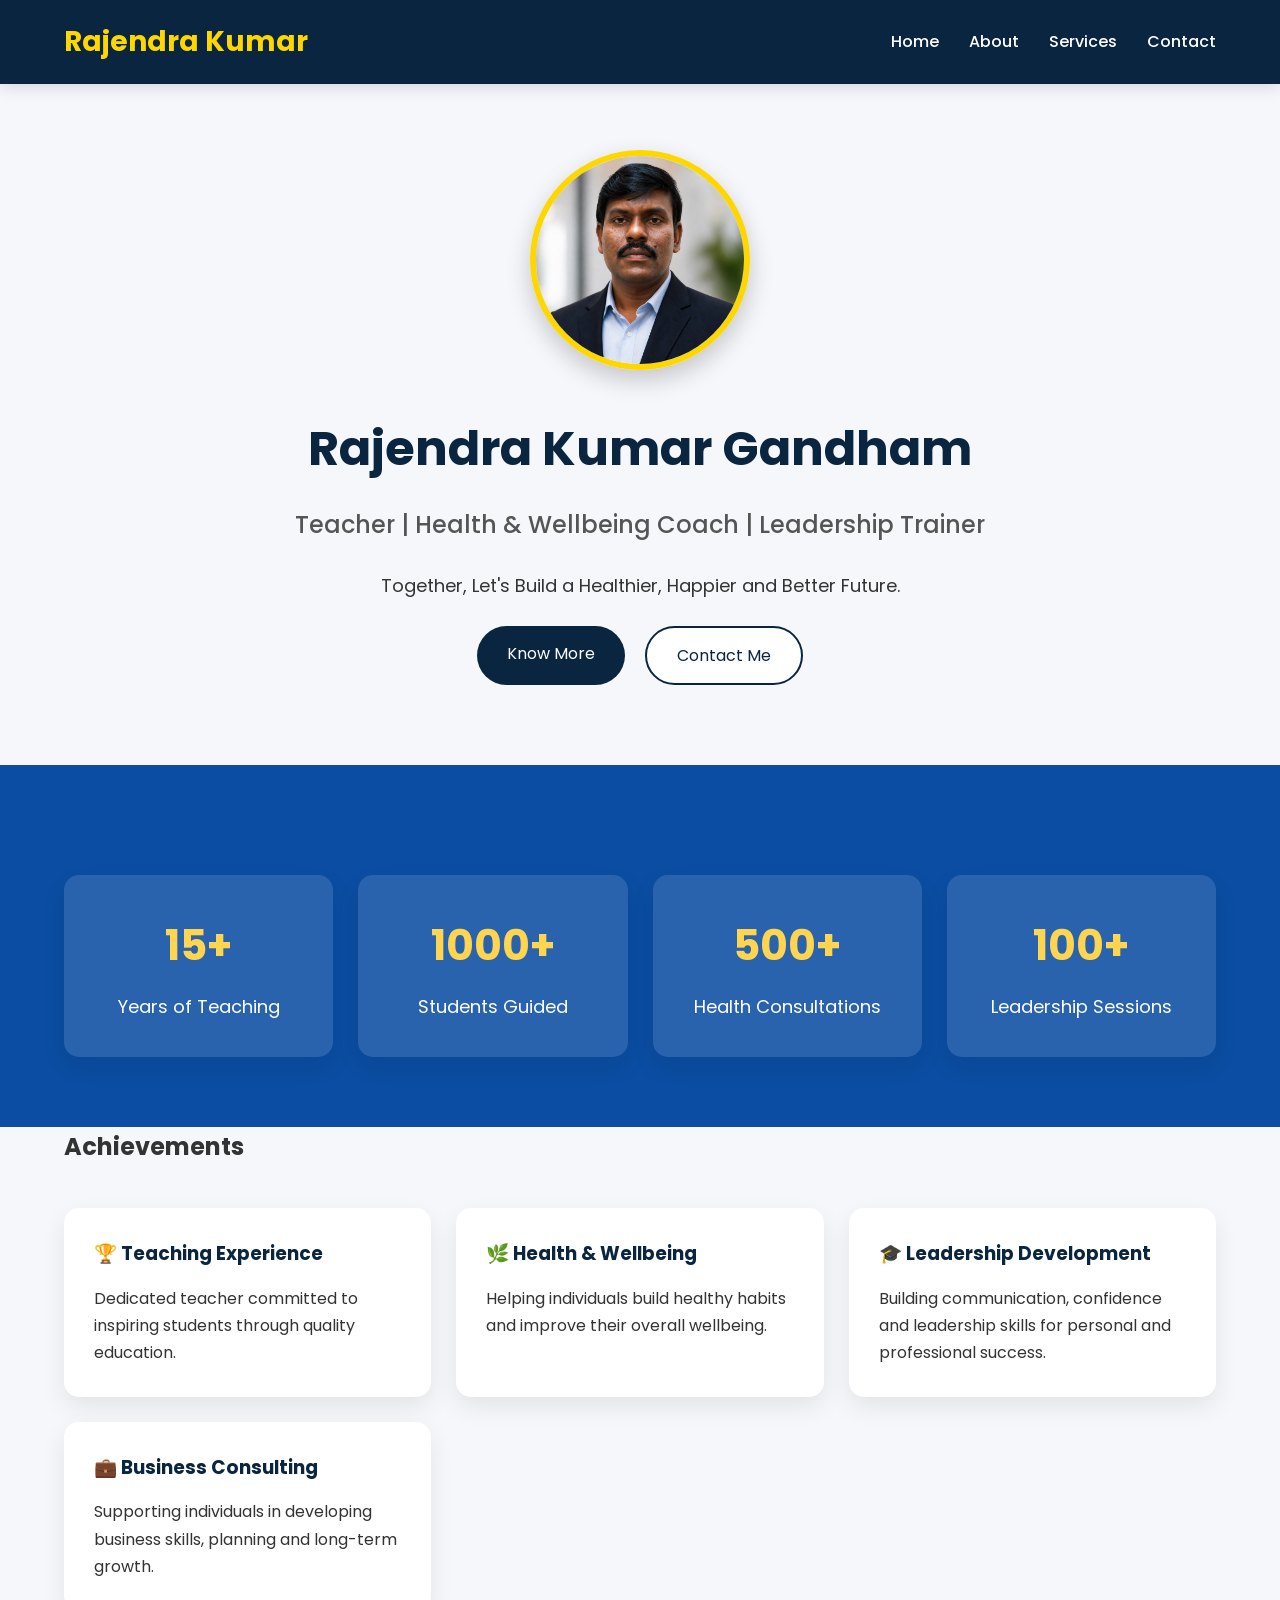
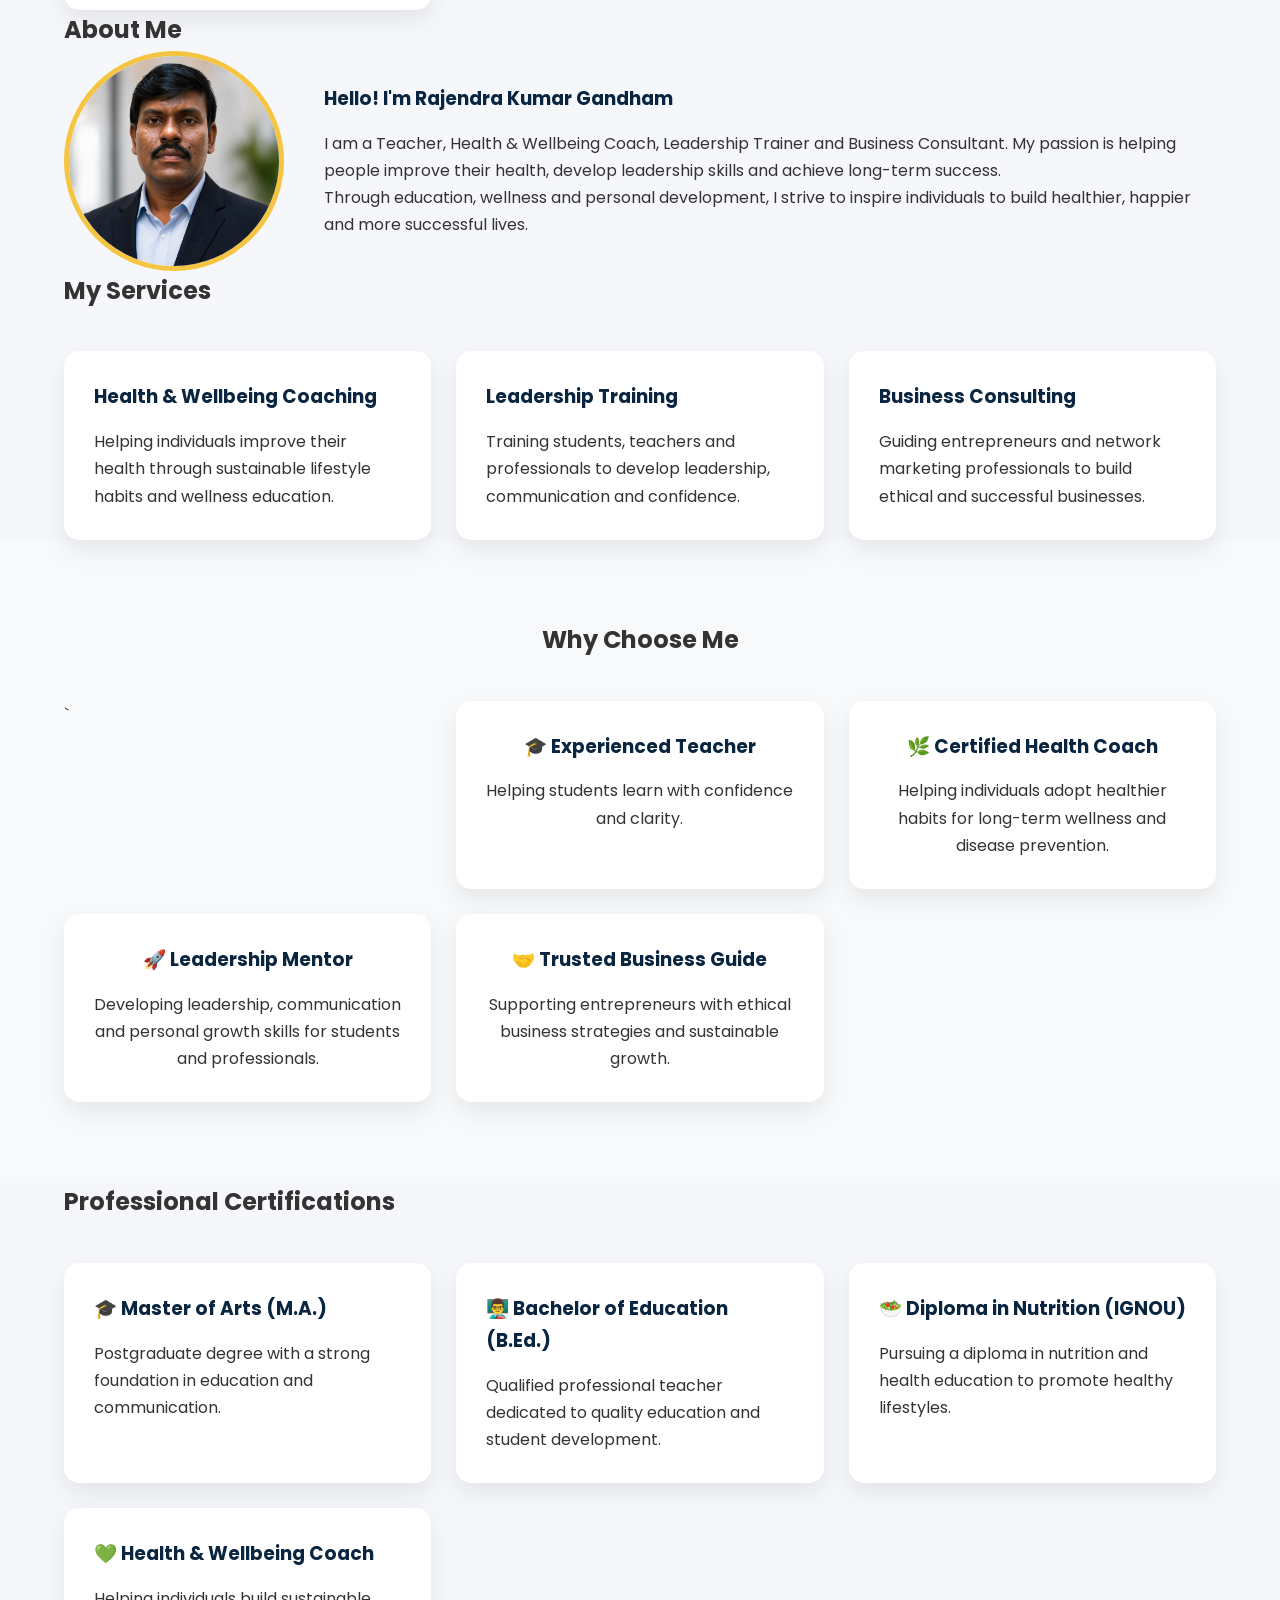
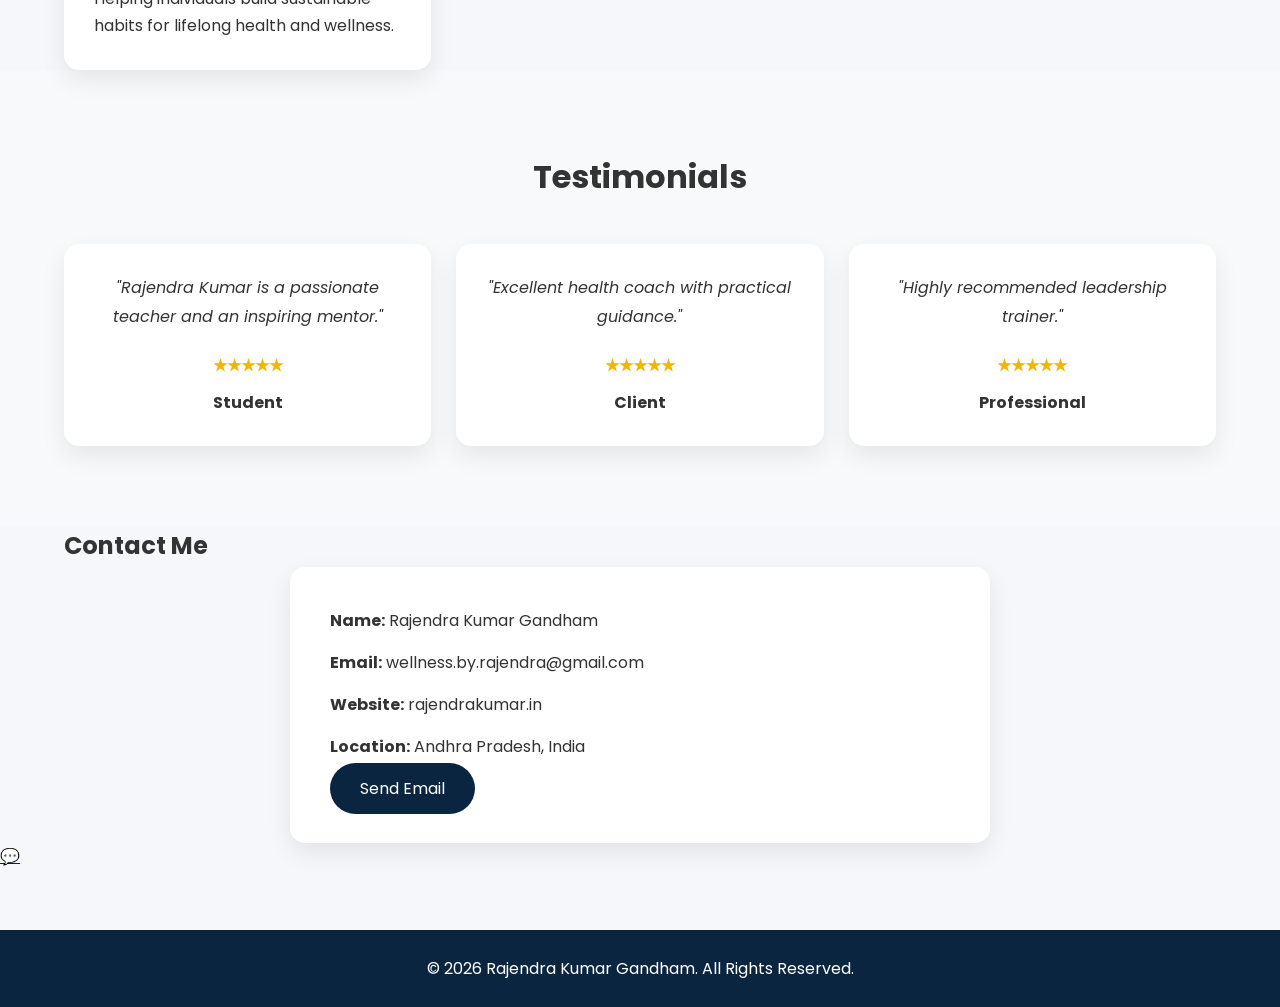
==== index_v2.html @ 1f72d34a "Update index_v2.html" ====
<!DOCTYPE html>
<html lang="en">
<head>
    <meta charset="UTF-8">
    <meta name="viewport" content="width=device-width, initial-scale=1.0">
    <title>Rajendra Kumar Gandham</title>

    <link rel="stylesheet" href="style_v2.css">

    <link href="https://fonts.googleapis.com/css2?family=Poppins:wght@300;400;500;600;700&display=swap" rel="stylesheet">
</head>

<body>

<nav>
    <div class="container nav-container">

        <div class="logo">
            Rajendra Kumar
        </div>

        <ul class="nav-links">
            <li><a href="#home">Home</a></li>
            <li><a href="#about">About</a></li>
            <li><a href="#services">Services</a></li>
            <li><a href="#contact">Contact</a></li>
        </ul>

    </div>
</nav>

<section id="home" class="hero">

    <div class="container hero-content">

        <img src="profile.jpg" alt="Rajendra Kumar" class="hero-image">

        <h1>Rajendra Kumar Gandham</h1>

        <h2>Teacher | Health & Wellbeing Coach | Leadership Trainer</h2>

        <p>
            Together, Let's Build a Healthier, Happier and Better Future.
        </p>

        <div class="hero-buttons">

            <a href="#about" class="btn">
                Know More
            </a>

            <a href="#contact" class="btn btn-outline">
                Contact Me
            </a>

        </div>

    </div>

</section>
<section id="stats">
    <div class="container">

        <div class="cards">

            <div class="card">
                <h2>15+</h2>
                <p>Years of Teaching</p>
            </div>

            <div class="card">
                <h2>1000+</h2>
                <p>Students Guided</p>
            </div>

            <div class="card">
                <h2>500+</h2>
                <p>Health Consultations</p>
            </div>

            <div class="card">
                <h2>100+</h2>
                <p>Leadership Sessions</p>
            </div>

        </div>

    </div>
</section>
<section id="achievements">

<div class="container">

<h2 class="section-title">Achievements</h2>

<div class="cards">

<div class="card">
<h3>🏆 Teaching Experience</h3>
<p>Dedicated teacher committed to inspiring students through quality education.</p>
</div>

<div class="card">
<h3>🌿 Health & Wellbeing</h3>
<p>Helping individuals build healthy habits and improve their overall wellbeing.</p>
</div>

<div class="card">
<h3>🎓 Leadership Development</h3>
<p>Building communication, confidence and leadership skills for personal and professional success.</p>
</div>

<div class="card">
<h3>💼 Business Consulting</h3>
<p>Supporting individuals in developing business skills, planning and long-term growth.</p>
</div>

</div>

</div>

</section>
<section id="about">

    <div class="container">

        <h2 class="section-title">About Me</h2>

        <div class="about-content">

            <img src="profile.jpg" alt="Rajendra Kumar" class="about-image">

            <div class="about-text">

                <h3>Hello! I'm Rajendra Kumar Gandham</h3>

                <p>
                    I am a Teacher, Health & Wellbeing Coach, Leadership Trainer and Business Consultant.
                    My passion is helping people improve their health, develop leadership skills and achieve long-term success.
                </p>

                <p>
                    Through education, wellness and personal development, I strive to inspire individuals to build healthier,
                    happier and more successful lives.
                </p>

            </div>

        </div>

    </div>

</section>
<section id="services">
    <div class="container">

        <h2 class="section-title">My Services</h2>

        <div class="cards">

            <div class="card">
                <h3>Health & Wellbeing Coaching</h3>
                <p>Helping individuals improve their health through sustainable lifestyle habits and wellness education.</p>
            </div>

            <div class="card">
                <h3>Leadership Training</h3>
                <p>Training students, teachers and professionals to develop leadership, communication and confidence.</p>
            </div>

            <div class="card">
                <h3>Business Consulting</h3>
                <p>Guiding entrepreneurs and network marketing professionals to build ethical and successful businesses.</p>
            </div>

        </div>

    </div>
</section>
<section id="why-me">

    <div class="container">

        <h2 class="section-title">
            Why Choose Me
        </h2>

        <div class="cards">`
            
        <div class="card">
    <h3>🎓 Experienced Teacher</h3>
    <p>Helping students learn with confidence and clarity.</p>
</div>
<div class="card">
    <h3>🌿 Certified Health Coach</h3>
    <p>Helping individuals adopt healthier habits for long-term wellness and disease prevention.</p>
</div>

<div class="card">
    <h3>🚀 Leadership Mentor</h3>
    <p>Developing leadership, communication and personal growth skills for students and professionals.</p>
</div>

<div class="card">
    <h3>🤝 Trusted Business Guide</h3>
    <p>Supporting entrepreneurs with ethical business strategies and sustainable growth.</p>
</div>           

</div>
</div>
</section>
 <section id="certifications">

    <div class="container">

        <h2 class="section-title">Professional Certifications</h2>

        <div class="cards">

            <div class="card">
                <h3>🎓 Master of Arts (M.A.)</h3>
                <p>Postgraduate degree with a strong foundation in education and communication.</p>
            </div>

            <div class="card">
                <h3>👨‍🏫 Bachelor of Education (B.Ed.)</h3>
                <p>Qualified professional teacher dedicated to quality education and student development.</p>
            </div>

            <div class="card">
                <h3>🥗 Diploma in Nutrition (IGNOU)</h3>
                <p>Pursuing a diploma in nutrition and health education to promote healthy lifestyles.</p>
            </div>

            <div class="card">
                <h3>💚 Health & Wellbeing Coach</h3>
                <p>Helping individuals build sustainable habits for lifelong health and wellness.</p>
            </div>

        </div>

    </div>

</section> 
<section id="testimonials">
    <div class="container">

        <h2 class="section-title">Testimonials</h2>

        <div class="cards">

            <div class="card">
                <p>"Rajendra Kumar is a passionate teacher and an inspiring mentor."</p>
                <h4>★★★★★</h4>
                <strong>Student</strong>
            </div>

            <div class="card">
                <p>"Excellent health coach with practical guidance."</p>
                <h4>★★★★★</h4>
                <strong>Client</strong>
            </div>

            <div class="card">
                <p>"Highly recommended leadership trainer."</p>
                <h4>★★★★★</h4>
                <strong>Professional</strong>
            </div>

        </div>

    </div>
</section>
<section id="contact">
    <div class="container">

        <h2 class="section-title">Contact Me</h2>

        <div class="contact-card">

            <p><strong>Name:</strong> Rajendra Kumar Gandham</p>

            <p><strong>Email:</strong> wellness.by.rajendra@gmail.com</p>

            <p><strong>Website:</strong> rajendrakumar.in</p>

            <p><strong>Location:</strong> Andhra Pradesh, India</p>

            <a href="mailto:wellness.by.rajendra@gmail.com" class="btn">
                Send Email
            </a>

        </div>

    </div>
</section>

<a 
href="https://wa.me/919652165975"
   class="whatsapp-float"
   target="_blank">
   💬
</a>

<footer>
    <div class="container">
        <p>© 2026 Rajendra Kumar Gandham. All Rights Reserved.</p>
    </div>
</footer>
</body>
</html>
---- style_v2.css ----
/* ===========================
   Rajendra Kumar Website v2
=========================== */

*{
    margin:0;
    padding:0;
    box-sizing:border-box;
}

html{
    scroll-behavior:smooth;
}

body{
    font-family:'Poppins',sans-serif;
    background:#f5f7fb;
    color:#333;
    line-height:1.7;
}

.container{
    width:90%;
    max-width:1200px;
    margin:auto;
}

/* Navigation */

nav{
    position:fixed;
    top:0;
    width:100%;
    background:#0A2540;
    padding:18px 0;
    z-index:1000;
    box-shadow:0 4px 15px rgba(0,0,0,.12);
}

.nav-container{
    display:flex;
    justify-content:space-between;
    align-items:center;
}

.logo{
    color:#FFD700;
    font-size:28px;
    font-weight:700;
}

.nav-links{
    display:flex;
    list-style:none;
    gap:30px;
}

.nav-links a{
    color:white;
    text-decoration:none;
    font-weight:500;
    transition:.3s;
}

.nav-links a:hover{
    color:#FFD700;
}

/* Hero */

.hero{
    padding:150px 20px 80px;
    text-align:center;
}

.hero-image{
    width:220px;
    height:220px;
    border-radius:50%;
    object-fit:cover;
    border:6px solid #FFD700;
    box-shadow:0 10px 25px rgba(0,0,0,.20);
    margin-bottom:30px;
}

.hero h1{
    font-size:48px;
    color:#0A2540;
}

.hero h2{
    margin-top:15px;
    color:#555;
    font-size:24px;
    font-weight:500;
}

.hero p{
    margin:25px auto;
    max-width:700px;
    font-size:18px;
}

.hero-buttons{
    display:flex;
    justify-content:center;
    gap:20px;
    flex-wrap:wrap;
}

.btn{
    background:#0A2540;
    color:white;
    padding:14px 30px;
    border-radius:50px;
    text-decoration:none;
    transition:.3s;
}

.btn:hover{
    background:#FFD700;
    color:#000;
}

.btn-outline{
    background:white;
    border:2px solid #0A2540;
    color:#0A2540;
}

.btn-outline:hover{
    background:#0A2540;
    color:white;
}
/* About Section */

.about-content{
    display:flex;
    align-items:center;
    justify-content:center;
    gap:40px;
    flex-wrap:wrap;
}

.about-image{
    width:220px;
    height:220px;
    border-radius:50%;
    object-fit:cover;
    border:5px solid #f5c542;
    display:block;
    margin:auto;
}

.about-text{
    flex:1;
    min-width:300px;
}

.about-text h3{
    margin-bottom:15px;
    color:#0A2540;
}

/* Services */

.cards{
    display:grid;
    grid-template-columns:repeat(auto-fit,minmax(280px,1fr));
    gap:25px;
    margin-top:40px;
}

.card{
    background:#fff;
    padding:30px;
    border-radius:15px;
    box-shadow:0 10px 25px rgba(0,0,0,.08);
    transition:.3s;
}

.card:hover{
    transform:translateY(-8px);
}

.card h3{
    color:#0A2540;
    margin-bottom:15px;
}

/* Contact */

.contact-card{
    background:#fff;
    max-width:700px;
    margin:auto;
    padding:40px;
    border-radius:15px;
    box-shadow:0 10px 25px rgba(0,0,0,.08);
}

.contact-card p{
    margin-bottom:15px;
}

/* Footer */

footer{
    background:#0A2540;
    color:white;
    text-align:center;
    padding:25px;
    margin-top:60px;
}

/* Mobile */

@media(max-width:768px){

.hero-content,
.about-content{
flex-direction:column;
text-align:center;
}

.hero-image,
.about-image{
width:180px;
height:180px;
}

.section-title{
font-size:32px;
}

nav ul{
display:none;
}

}
/* Why Choose Me */
#why-me{
    background:#f8f9fb;
    padding:80px 0;
}

#why-me .card{
    text-align:center;
    transition:0.3s;
}

#why-me .card:hover{
    transform:translateY(-10px);
}

#why-me .section-title{
    text-align:center;
    margin-bottom:40px;
}

/* Statistics */

#stats{
    background:#0b4da2;
    color:white;
    padding:70px 0;
}

#stats .cards{
    display:grid;
    grid-template-columns:repeat(auto-fit,minmax(220px,1fr));
    gap:25px;
}

#stats .card{
    background:rgba(255,255,255,0.12);
    text-align:center;
    border-radius:15px;
    padding:35px 20px;

    min-height:140px;
    display:flex;
    flex-direction:column;
    justify-content:center;
    align-items:center;
}

#stats h2{
    font-size:42px;
    color:#ffd54f;
    margin-bottom:10px;
}

#stats p{
    font-size:18px;
    color:white;
}

/* Testimonials */

#testimonials{
    background:#f8f9fb;
    padding:80px 0;
}

#testimonials .section-title{
    text-align:center;
    font-size:32px;
    margin-bottom:40px;
}

#testimonials .card{
    text-align:center;
    padding:30px;
}

#testimonials p{
    font-style:italic;
    line-height:1.8;
    margin-bottom:20px;
}

#testimonials h4{
    color:#f4b400;
    margin-bottom:10px;
}
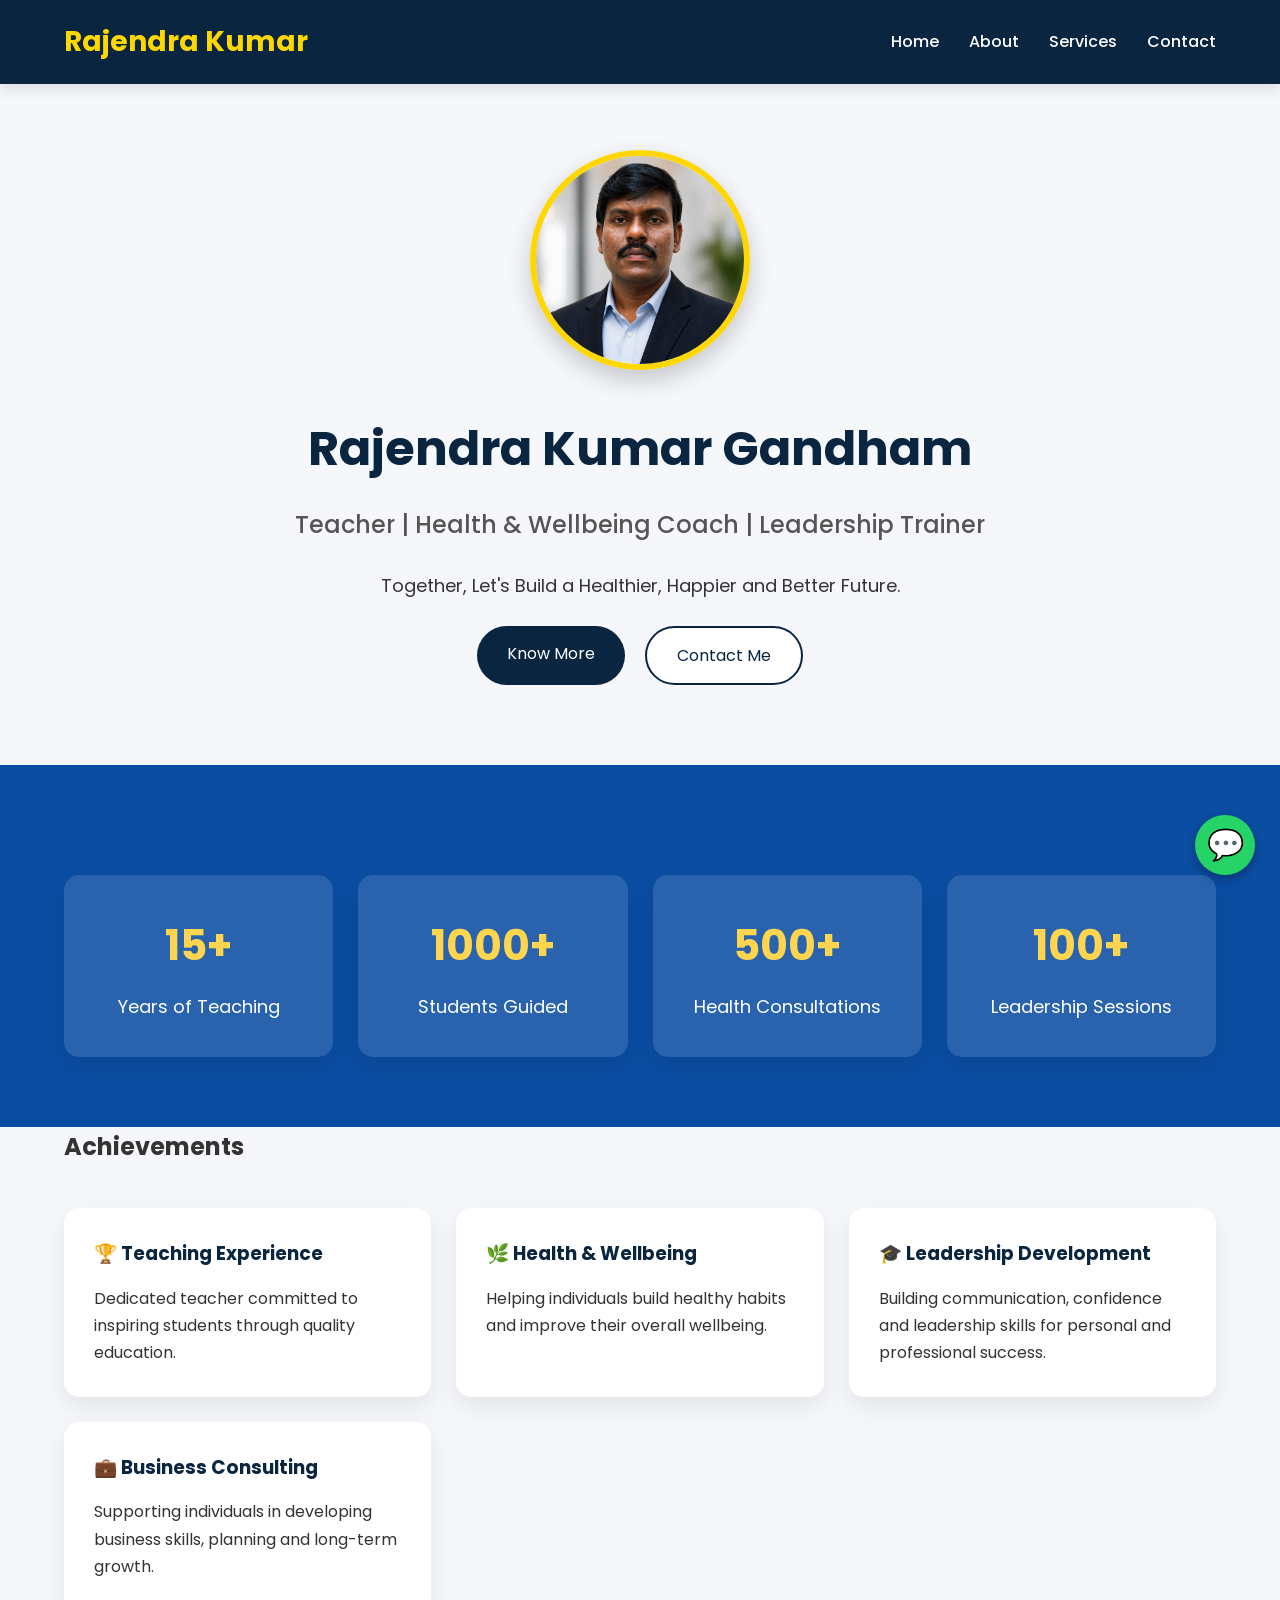
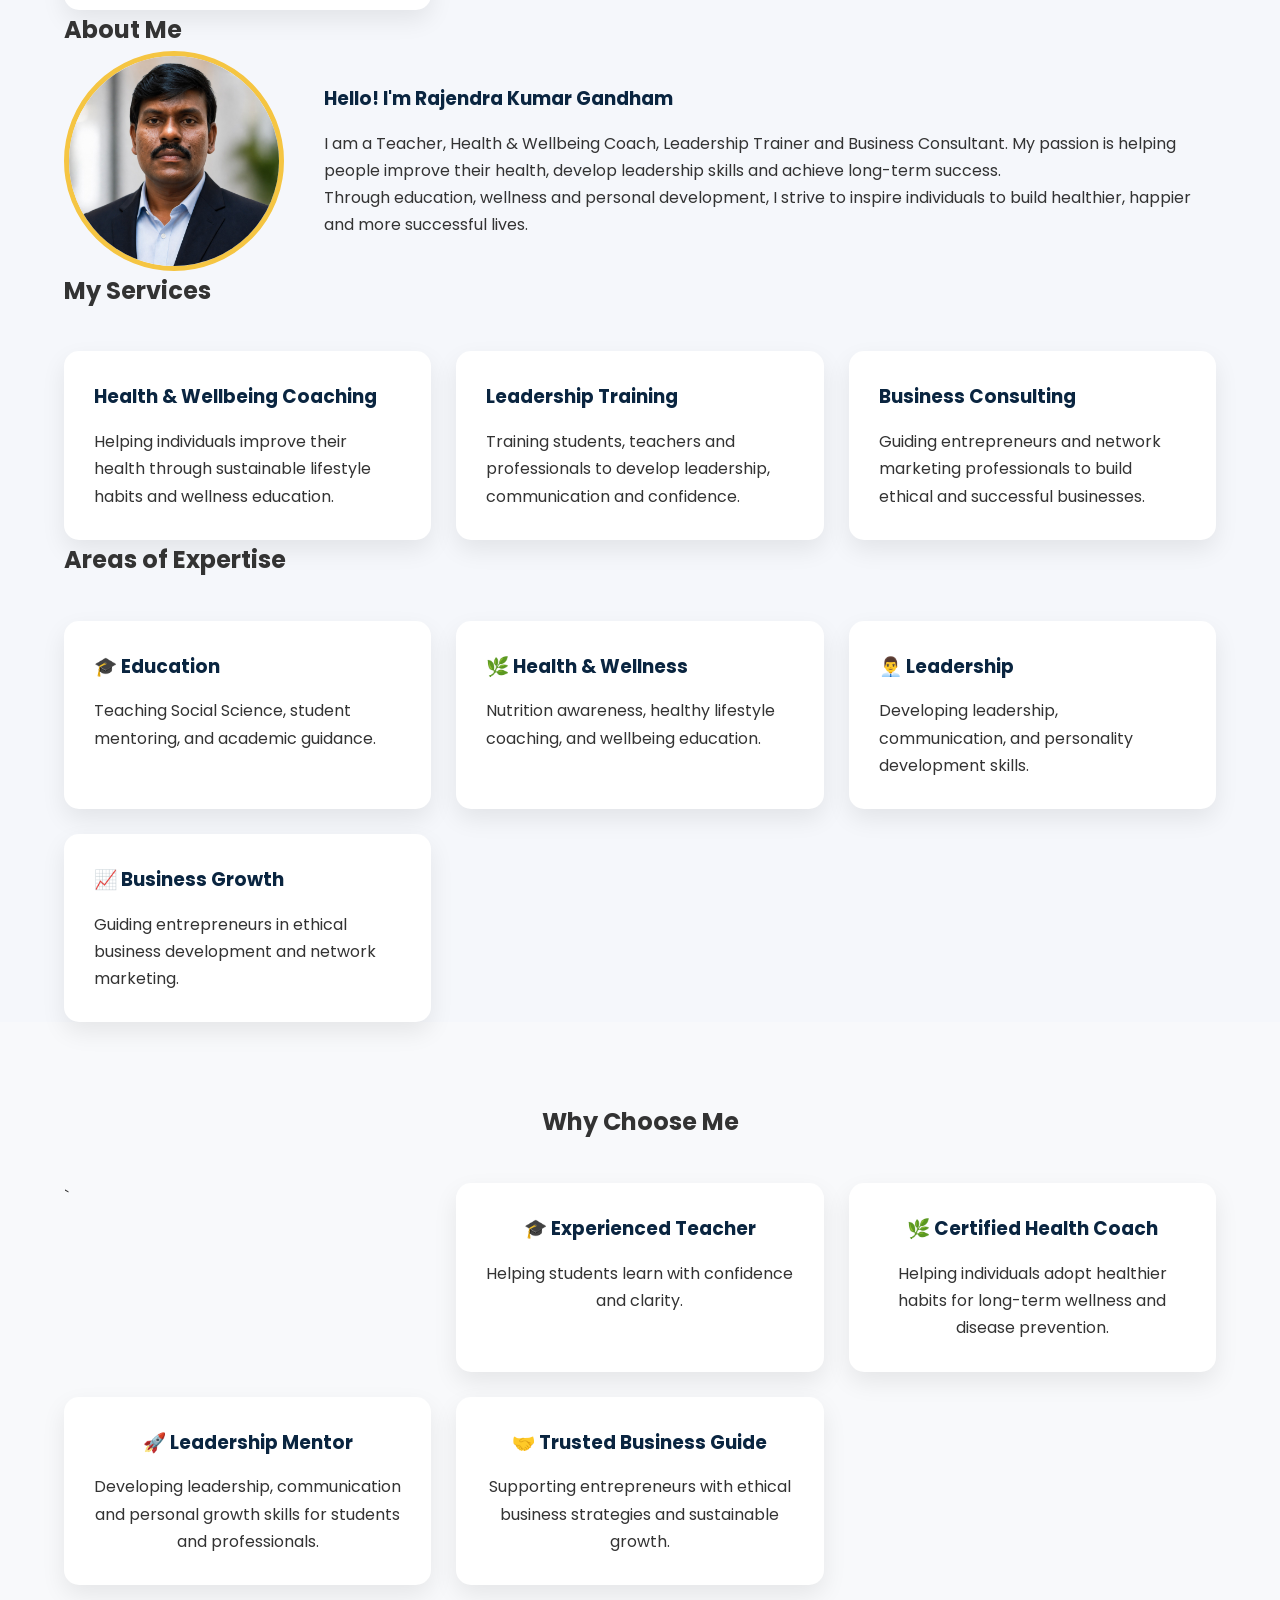
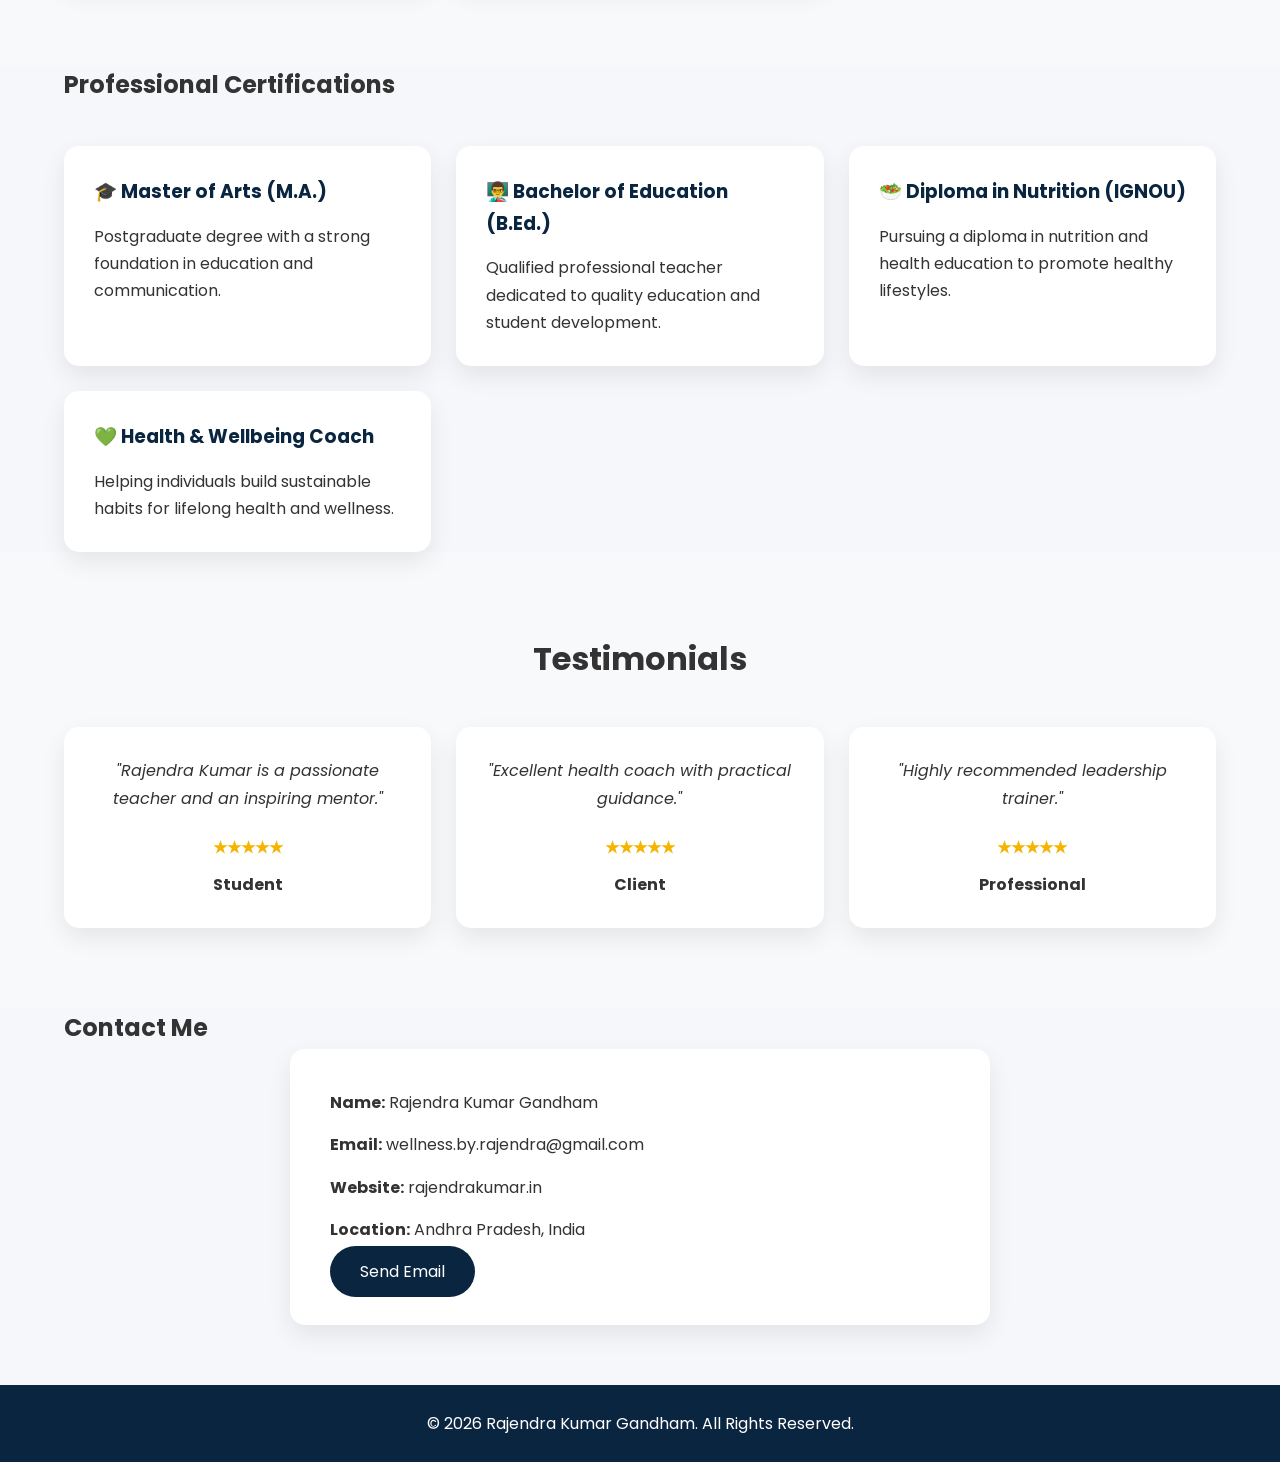
==== commit 35a8d883: "Update index_v2.html" ====
--- a/index_v2.html
+++ b/index_v2.html
@@ -177,6 +177,37 @@
 
     </div>
 </section>
+<section id="expertise">
+    <div class="container">
+
+        <h2 class="section-title">Areas of Expertise</h2>
+
+        <div class="cards">
+
+            <div class="card">
+                <h3>🎓 Education</h3>
+                <p>Teaching Social Science, student mentoring, and academic guidance.</p>
+            </div>
+
+            <div class="card">
+                <h3>🌿 Health & Wellness</h3>
+                <p>Nutrition awareness, healthy lifestyle coaching, and wellbeing education.</p>
+            </div>
+
+            <div class="card">
+                <h3>👨‍💼 Leadership</h3>
+                <p>Developing leadership, communication, and personality development skills.</p>
+            </div>
+
+            <div class="card">
+                <h3>📈 Business Growth</h3>
+                <p>Guiding entrepreneurs in ethical business development and network marketing.</p>
+            </div>
+
+        </div>
+
+    </div>
+</section>
 <section id="why-me">
 
     <div class="container">
--- a/style_v2.css
+++ b/style_v2.css
@@ -324,3 +324,22 @@
     color:#f4b400;
     margin-bottom:10px;
 }
+
+/* WhatsApp Floating Button */
+.whatsapp-float{
+    position: fixed;
+    width: 60px;
+    height: 60px;
+    bottom: 25px;
+    right: 25px;
+    background: #25D366;
+    color: white;
+    border-radius: 50%;
+    display: flex;
+    justify-content: center;
+    align-items: center;
+    font-size: 30px;
+    text-decoration: none;
+    box-shadow: 0 4px 10px rgba(0,0,0,0.3);
+    z-index: 9999;
+}
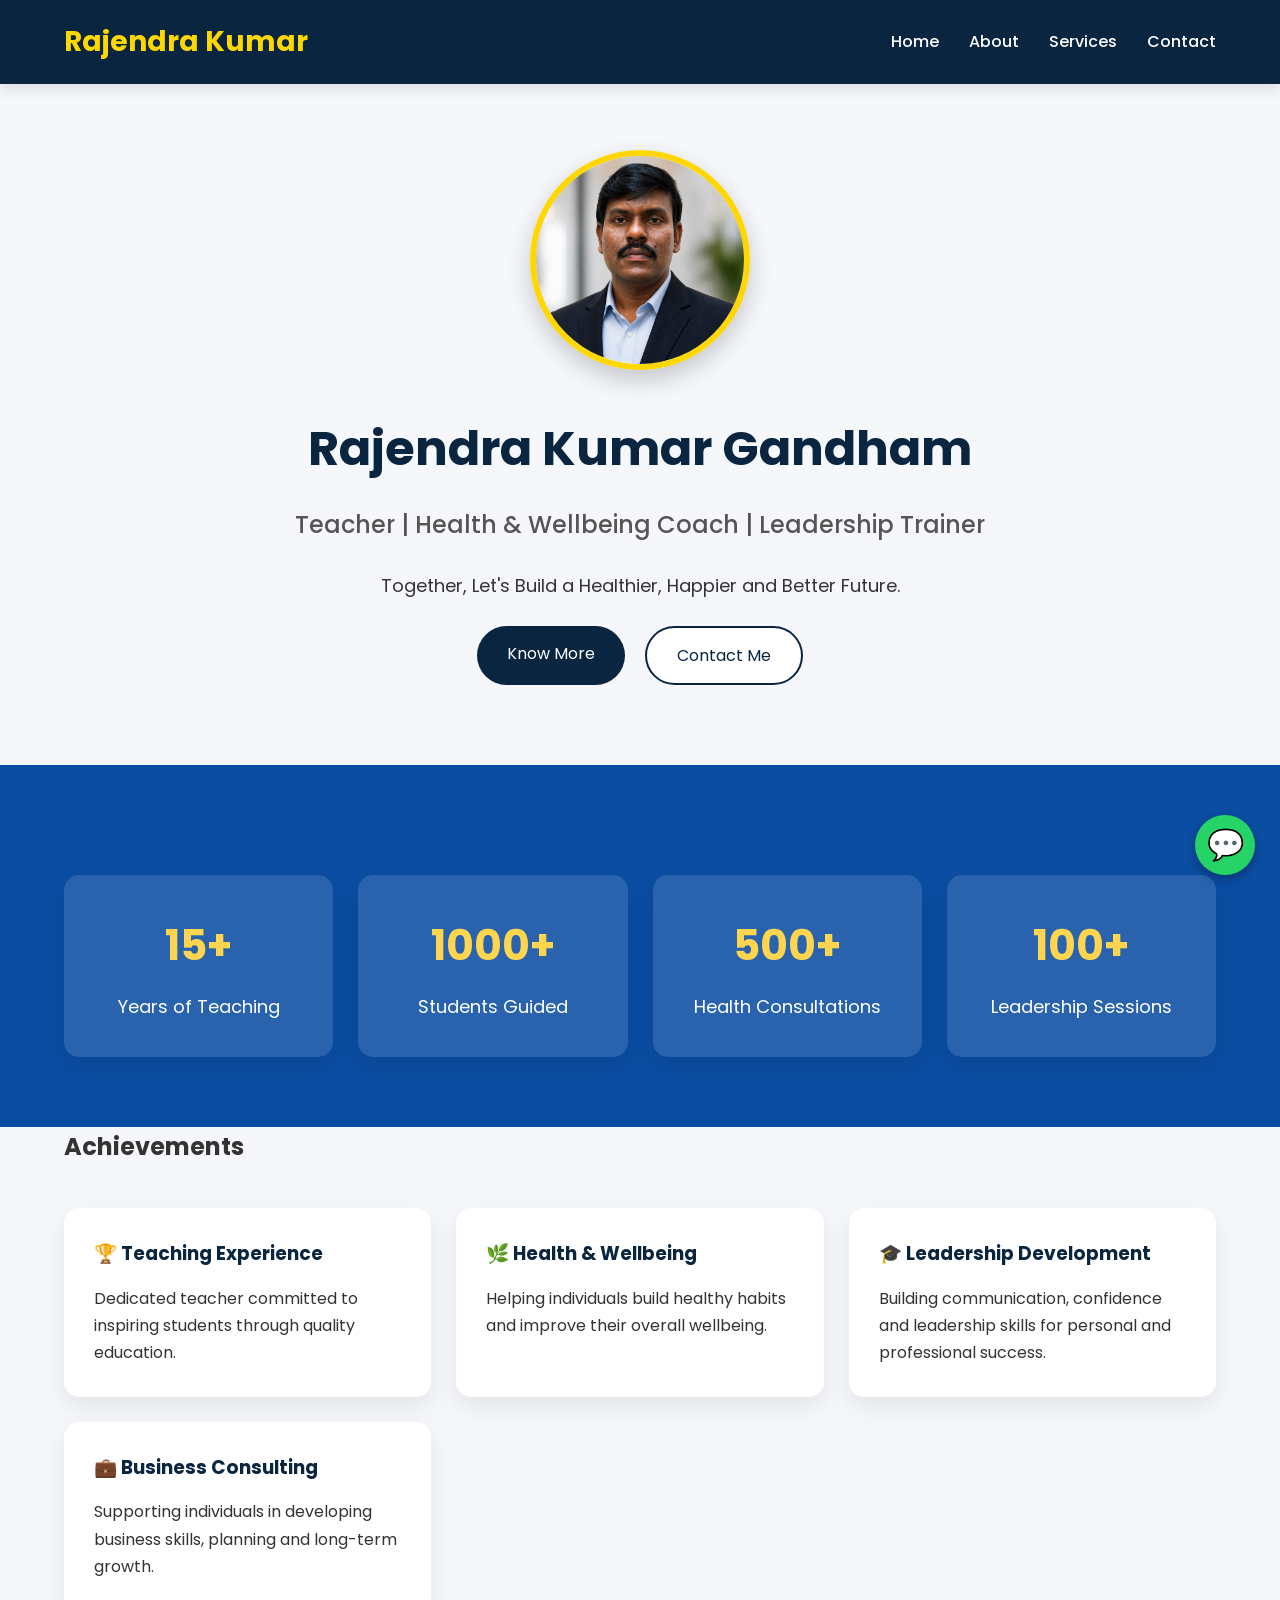
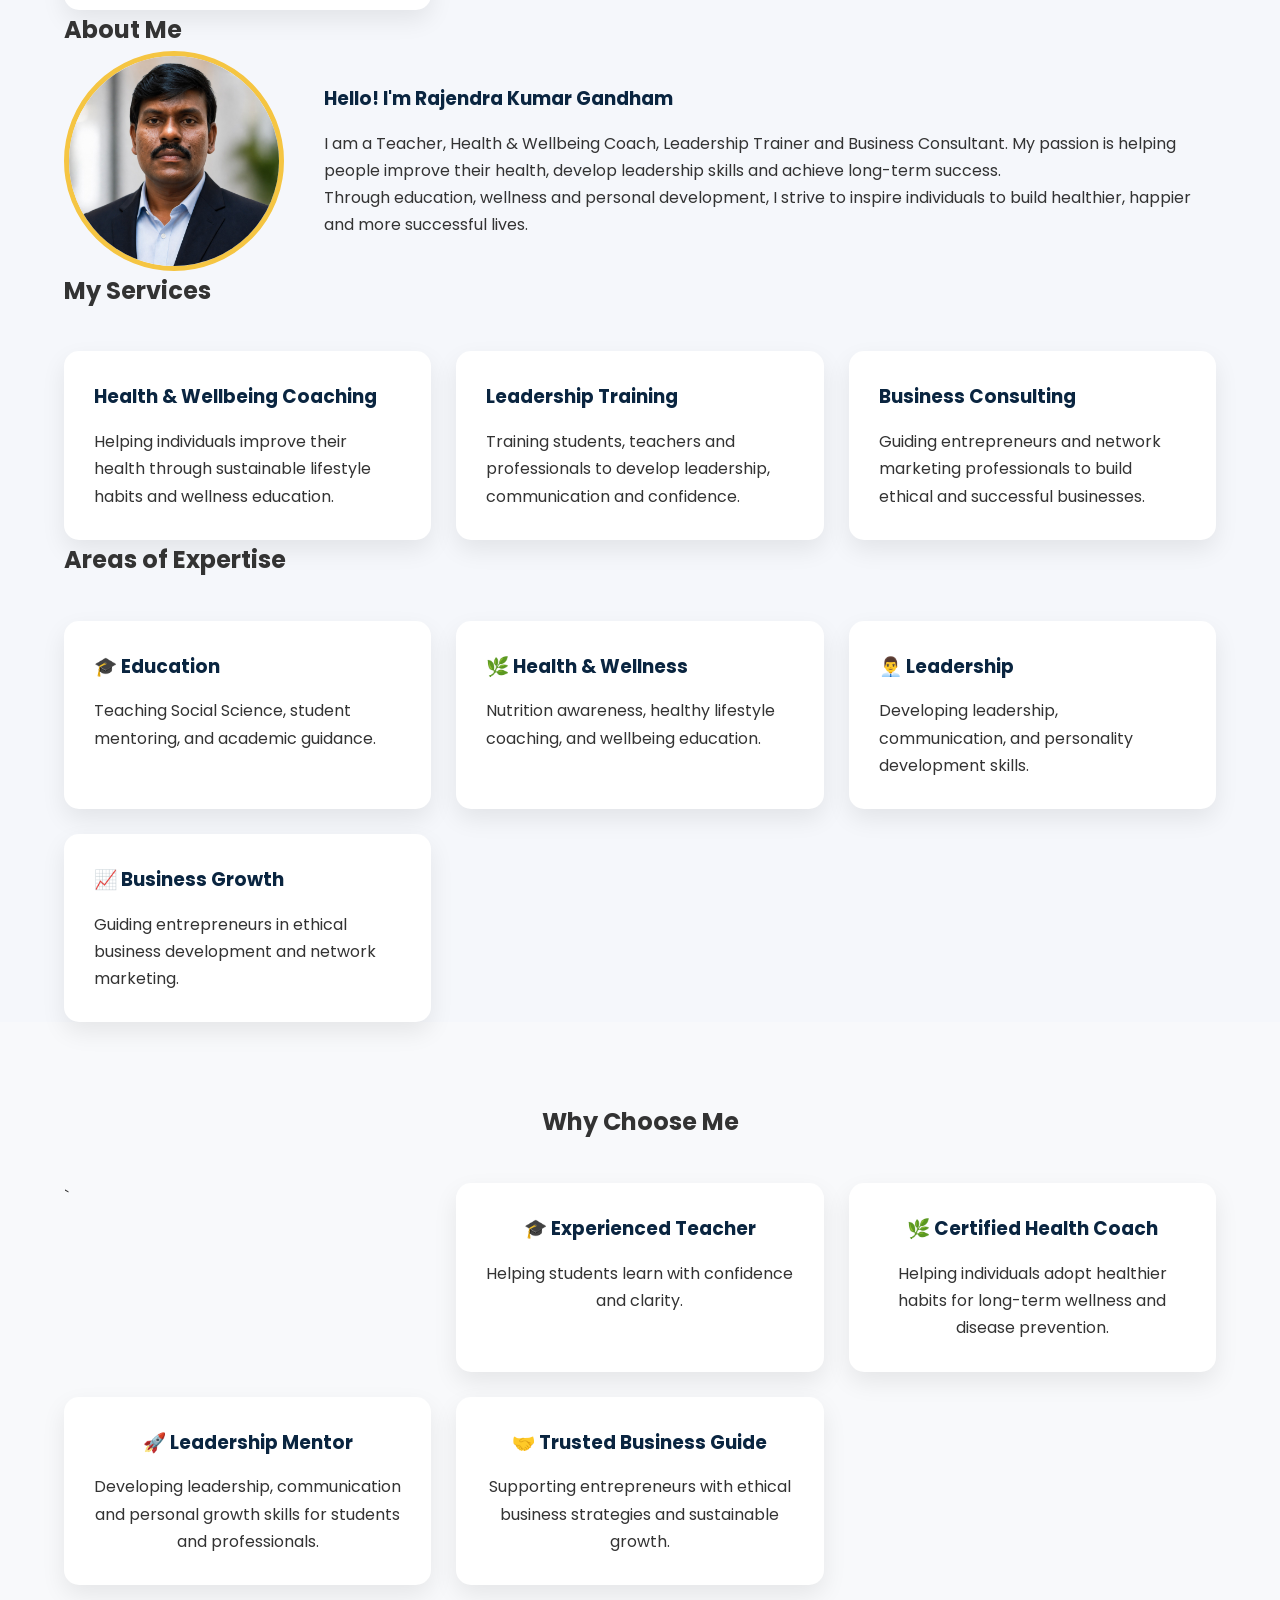
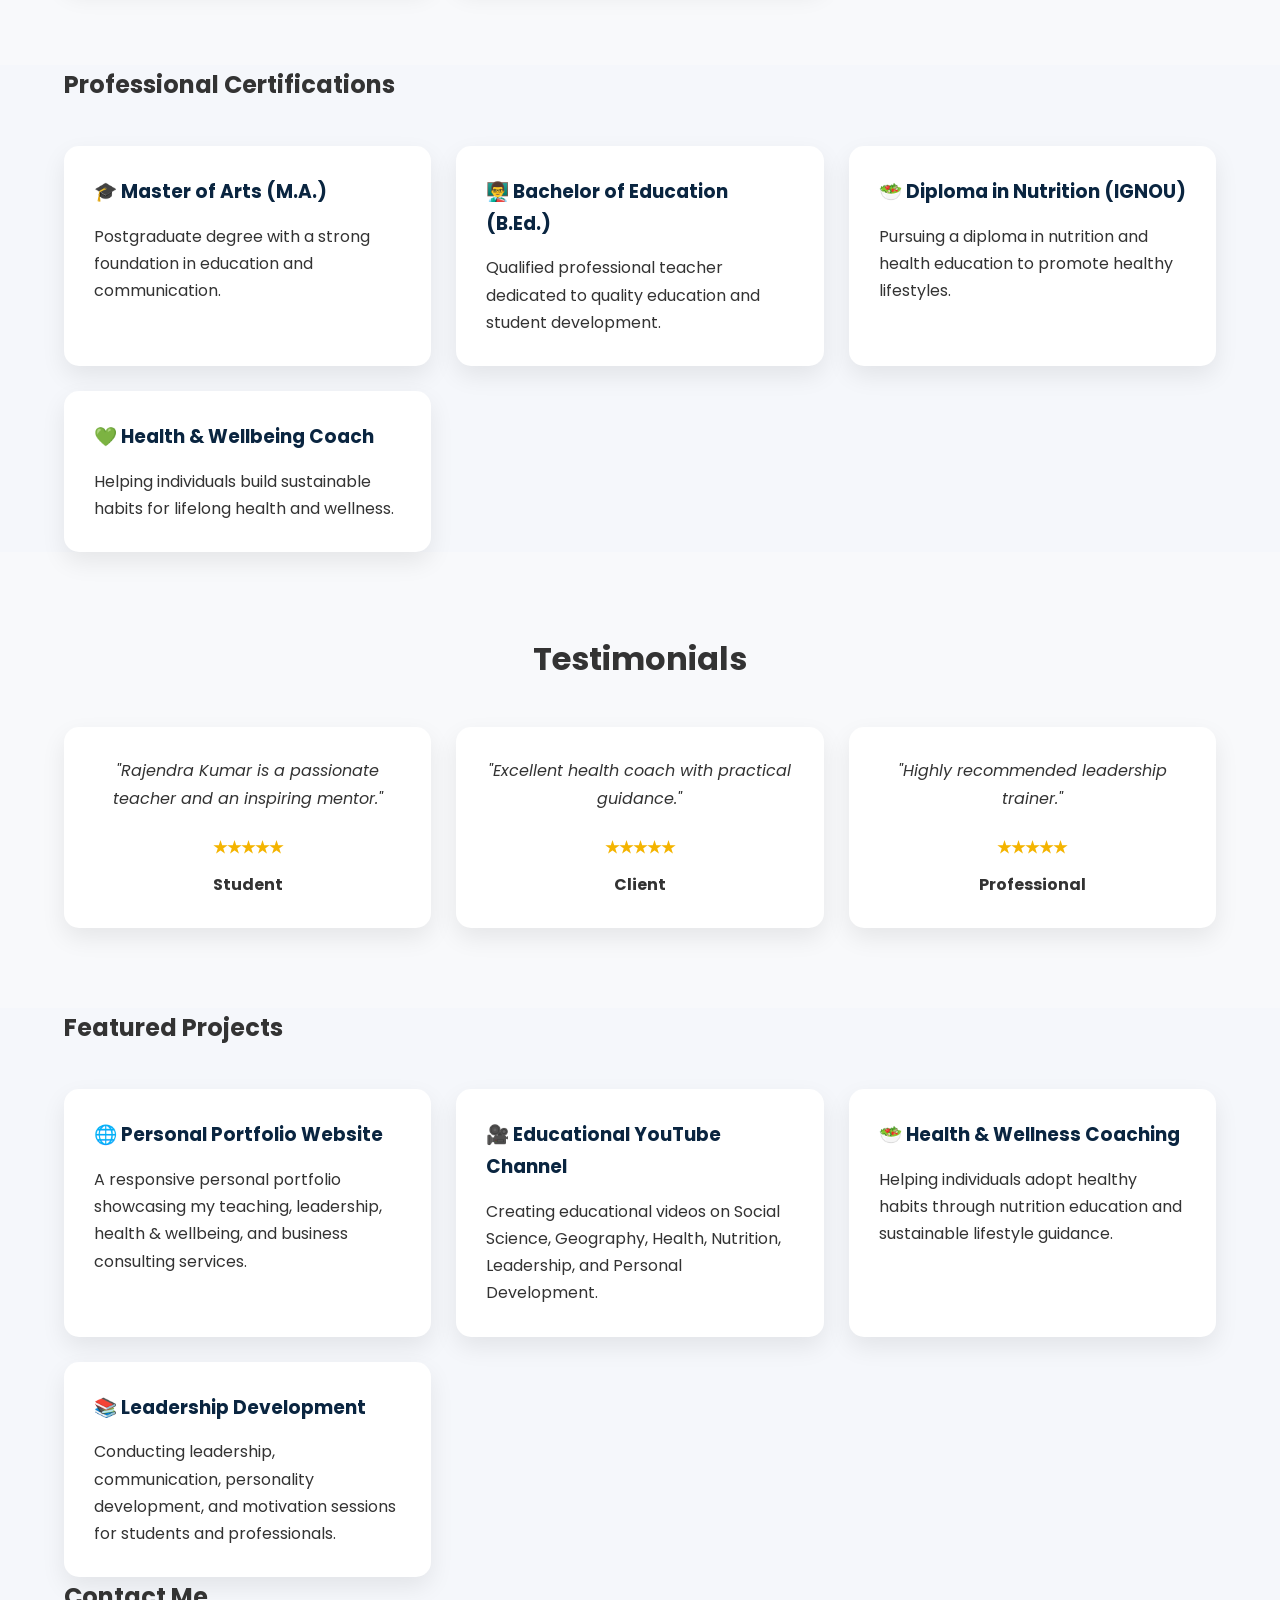
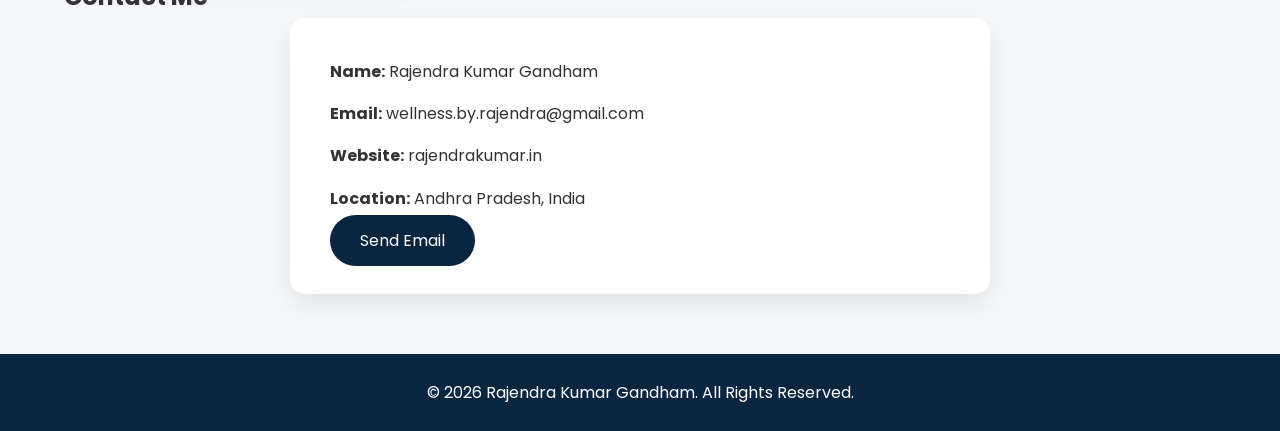
==== commit 46e7b7fa: "Update index_v2.html" ====
--- a/index_v2.html
+++ b/index_v2.html
@@ -302,6 +302,37 @@
 
     </div>
 </section>
+<section id="projects">
+    <div class="container">
+
+        <h2 class="section-title">Featured Projects</h2>
+
+        <div class="cards">
+
+            <div class="card">
+                <h3>🌐 Personal Portfolio Website</h3>
+                <p>A responsive personal portfolio showcasing my teaching, leadership, health & wellbeing, and business consulting services.</p>
+            </div>
+
+            <div class="card">
+                <h3>🎥 Educational YouTube Channel</h3>
+                <p>Creating educational videos on Social Science, Geography, Health, Nutrition, Leadership, and Personal Development.</p>
+            </div>
+
+            <div class="card">
+                <h3>🥗 Health & Wellness Coaching</h3>
+                <p>Helping individuals adopt healthy habits through nutrition education and sustainable lifestyle guidance.</p>
+            </div>
+
+            <div class="card">
+                <h3>📚 Leadership Development</h3>
+                <p>Conducting leadership, communication, personality development, and motivation sessions for students and professionals.</p>
+            </div>
+
+        </div>
+
+    </div>
+</section>
 <section id="contact">
     <div class="container">
 
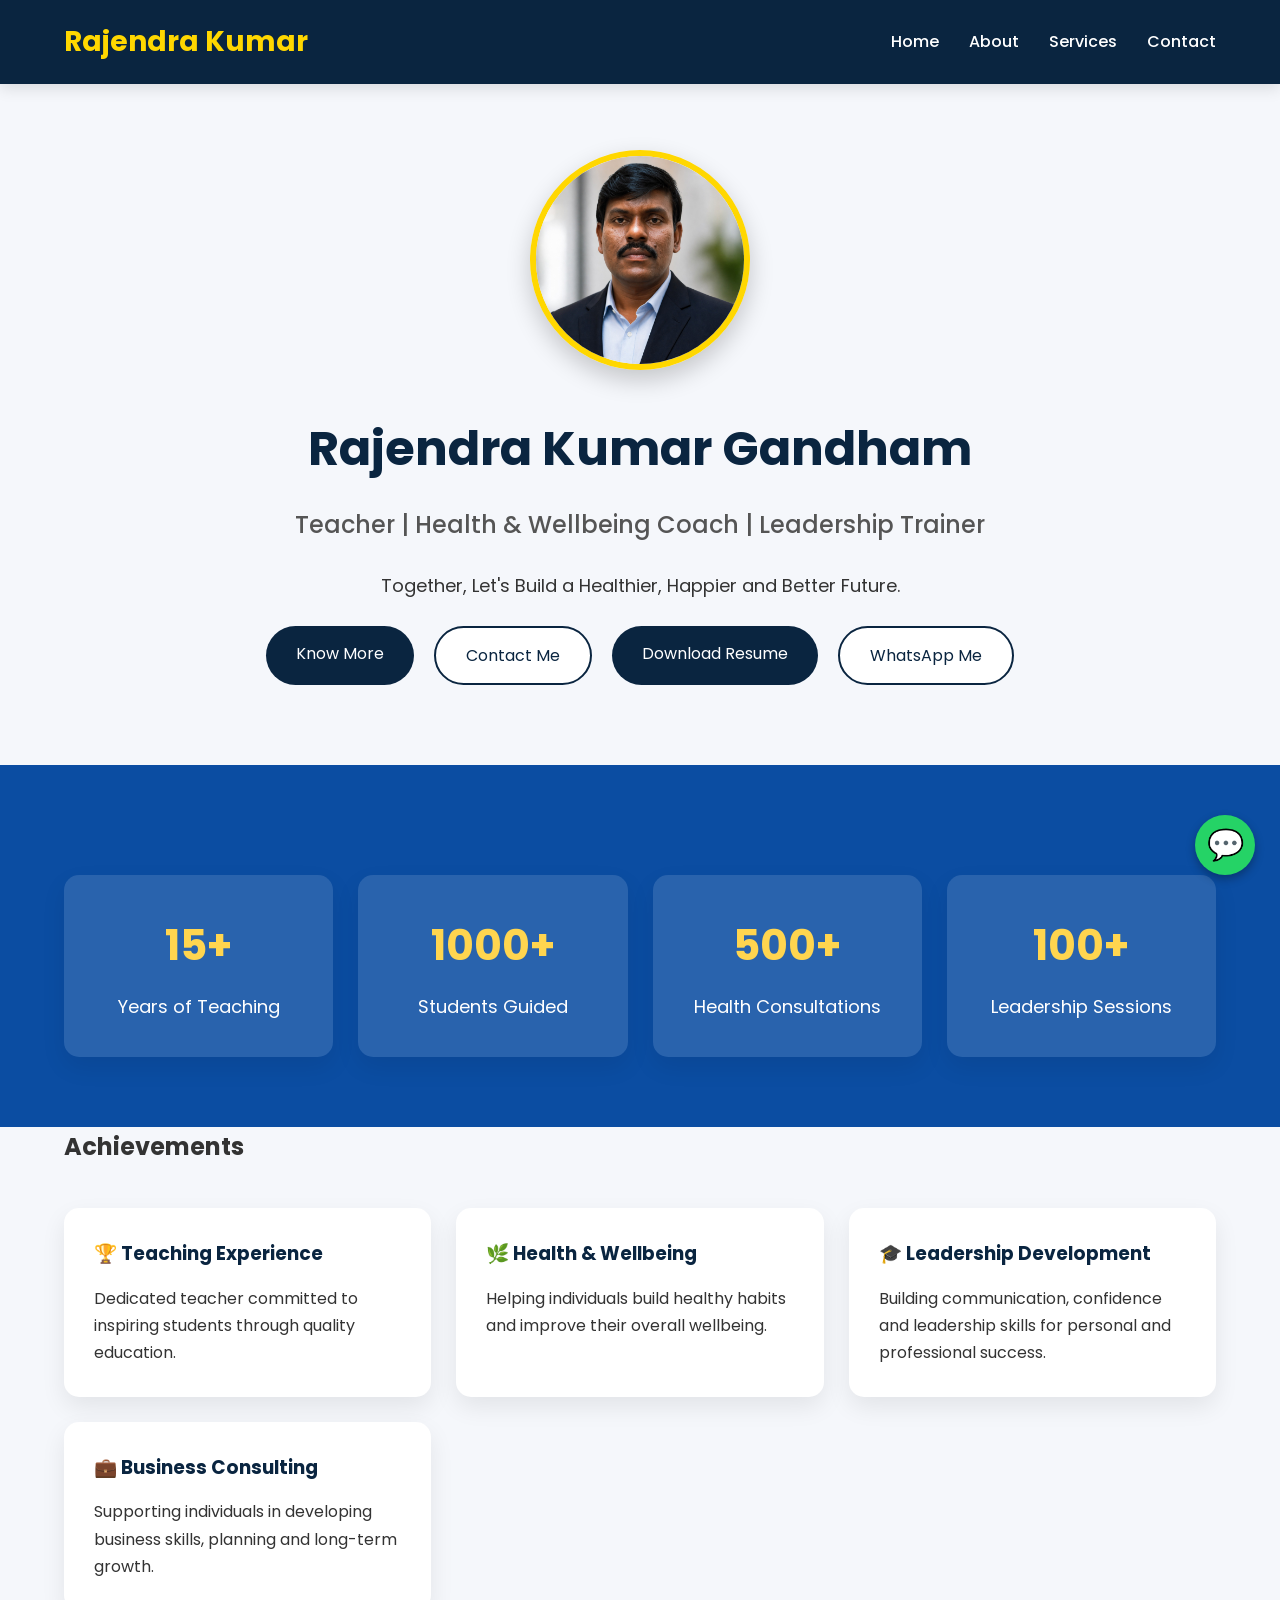
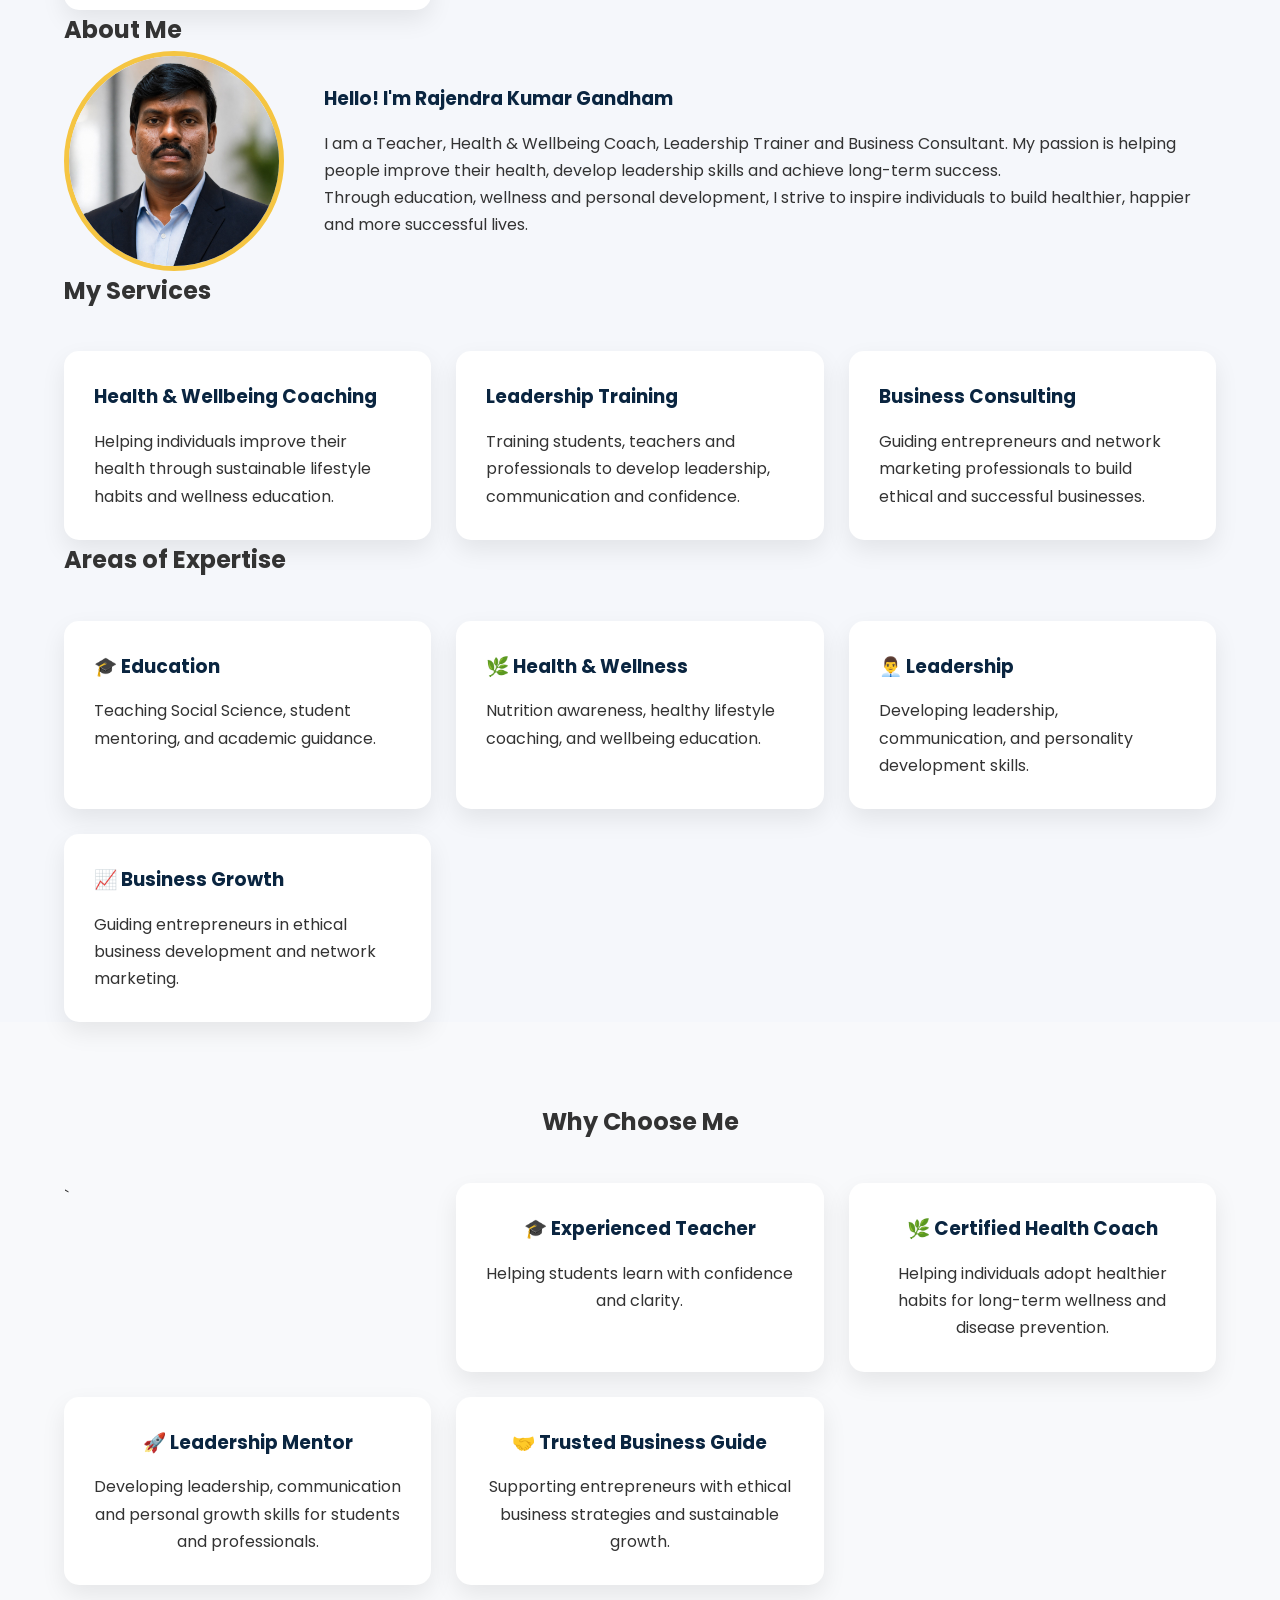
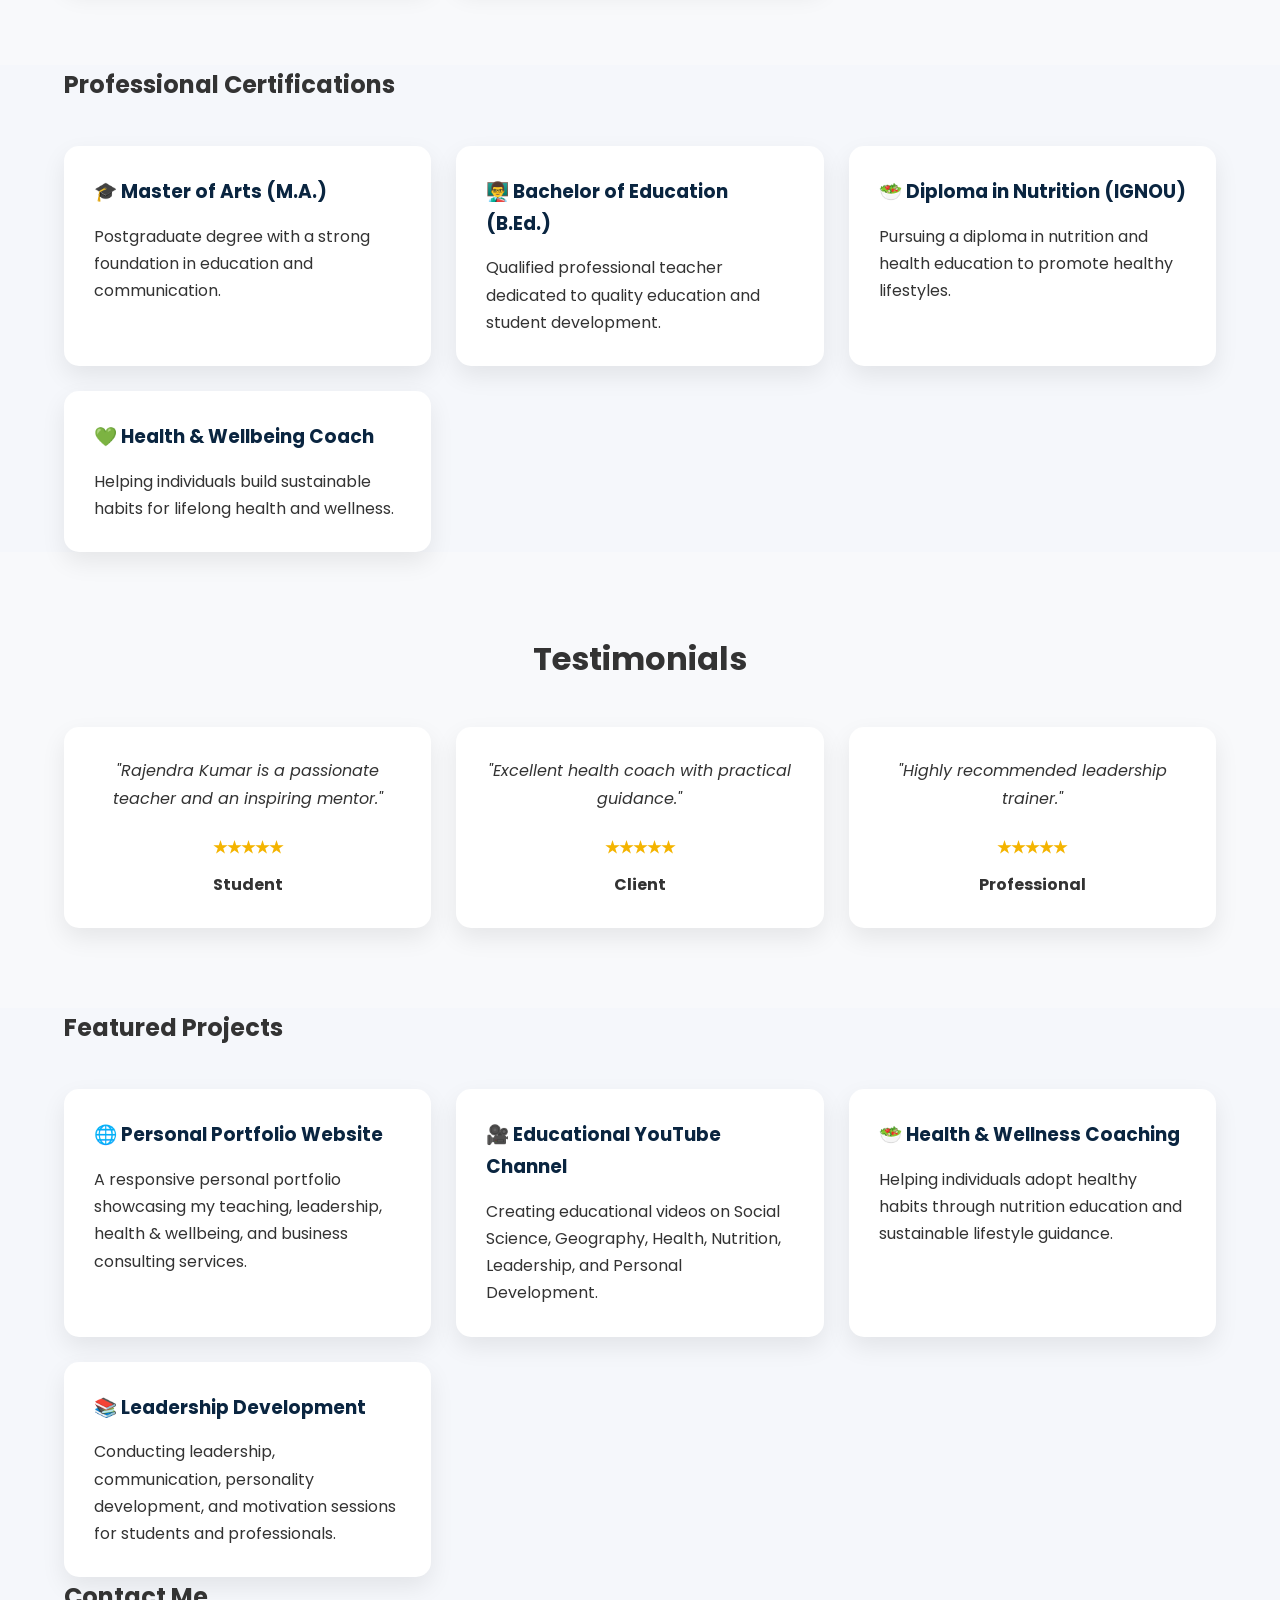
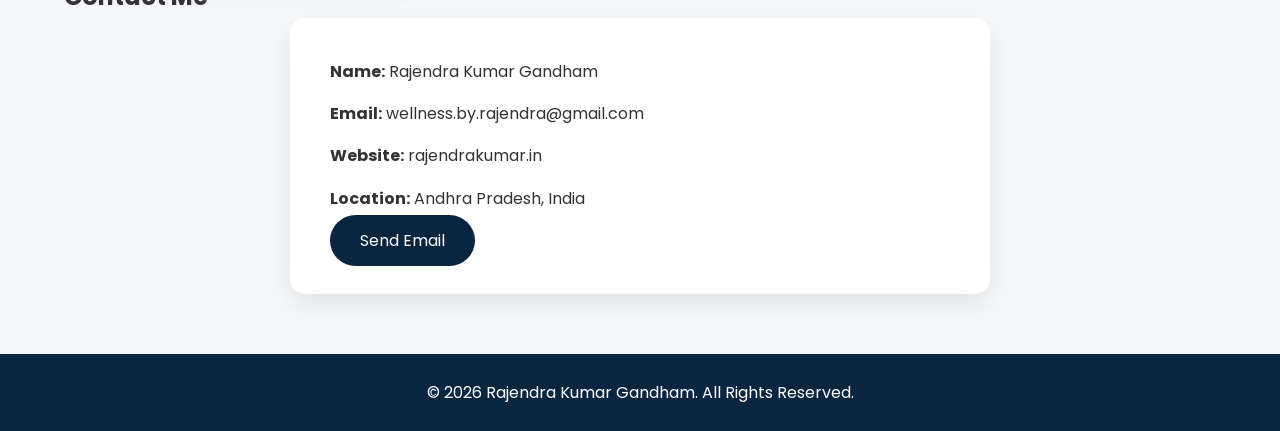
==== commit 4c34c2b0: "Update index_v2.html" ====
--- a/index_v2.html
+++ b/index_v2.html
@@ -52,7 +52,13 @@
             <a href="#contact" class="btn btn-outline">
                 Contact Me
             </a>
-
+       <a href="Rajendra_Kumar_Resume.pdf" class="btn">
+    Download Resume
+</a>
+
+<a href="https://wa.me/919652165975" class="btn btn-outline" target="_blank">
+    WhatsApp Me
+</a>
         </div>
 
     </div>
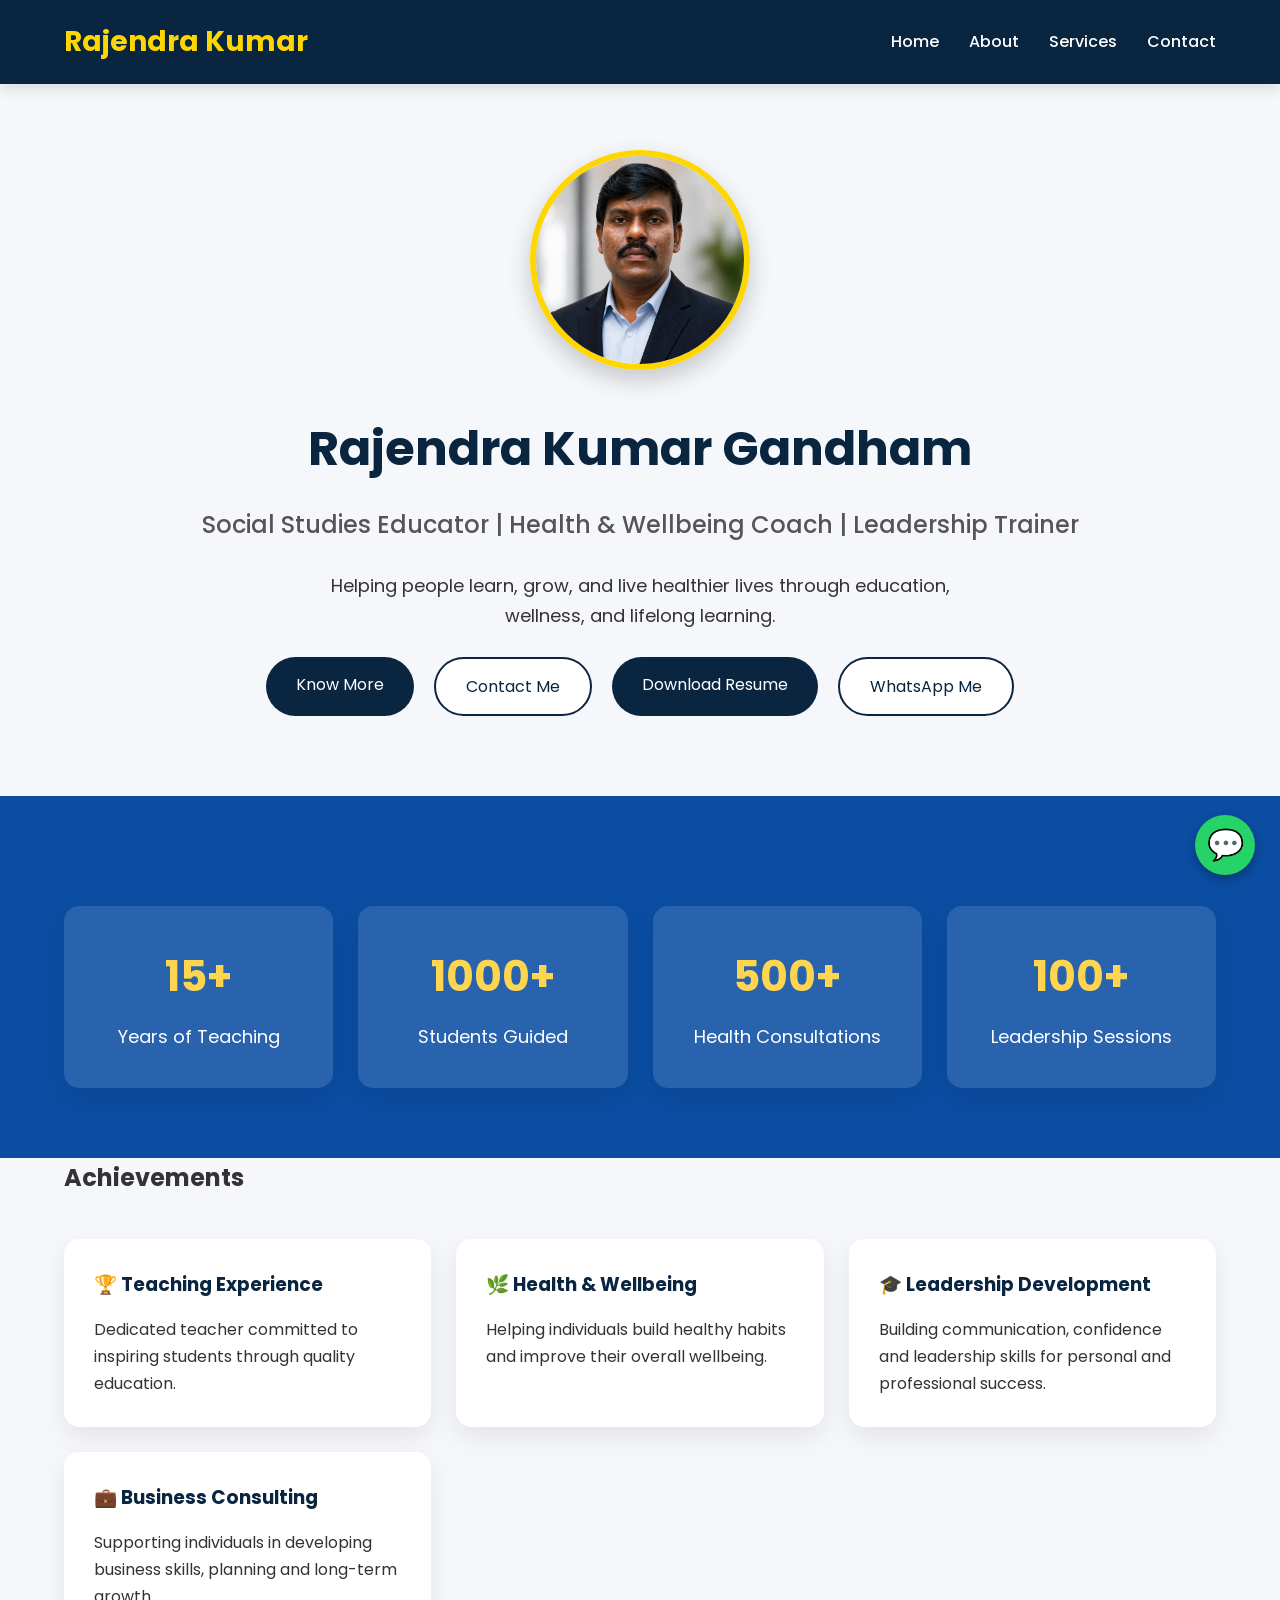
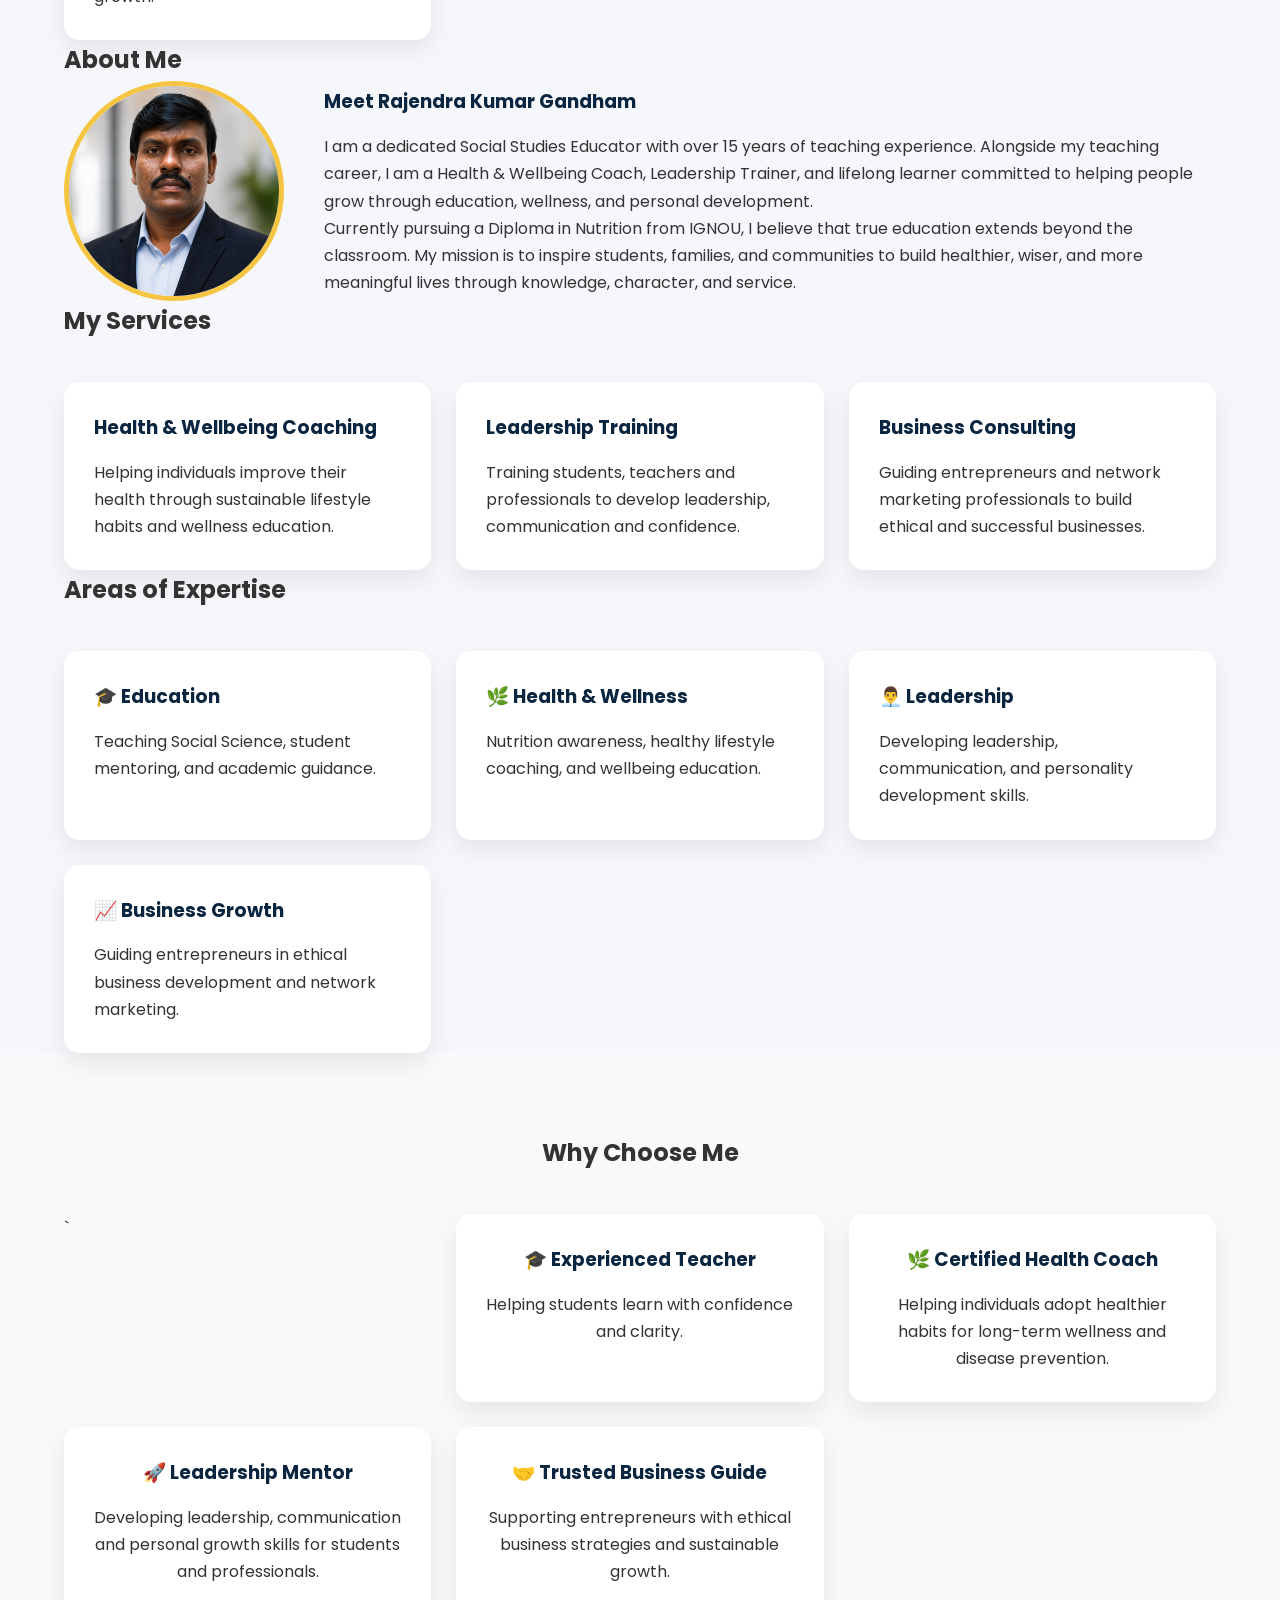
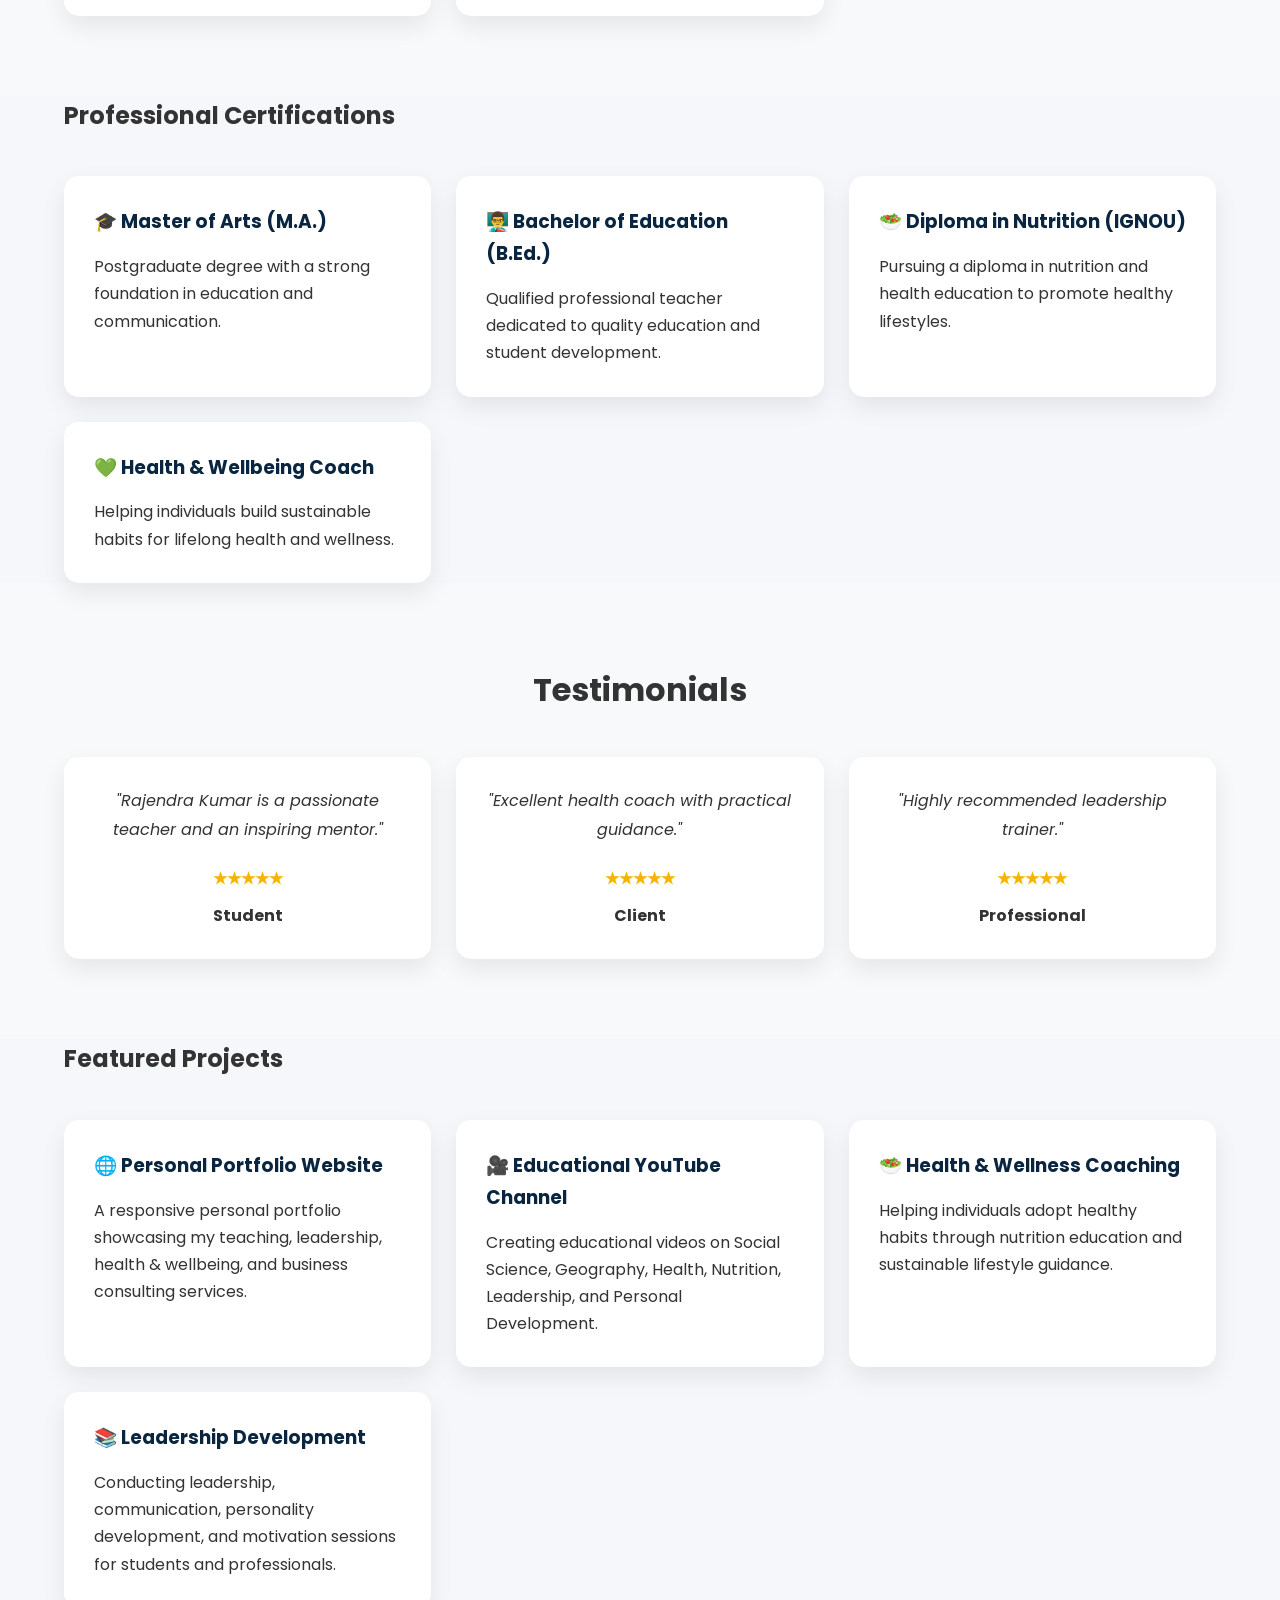
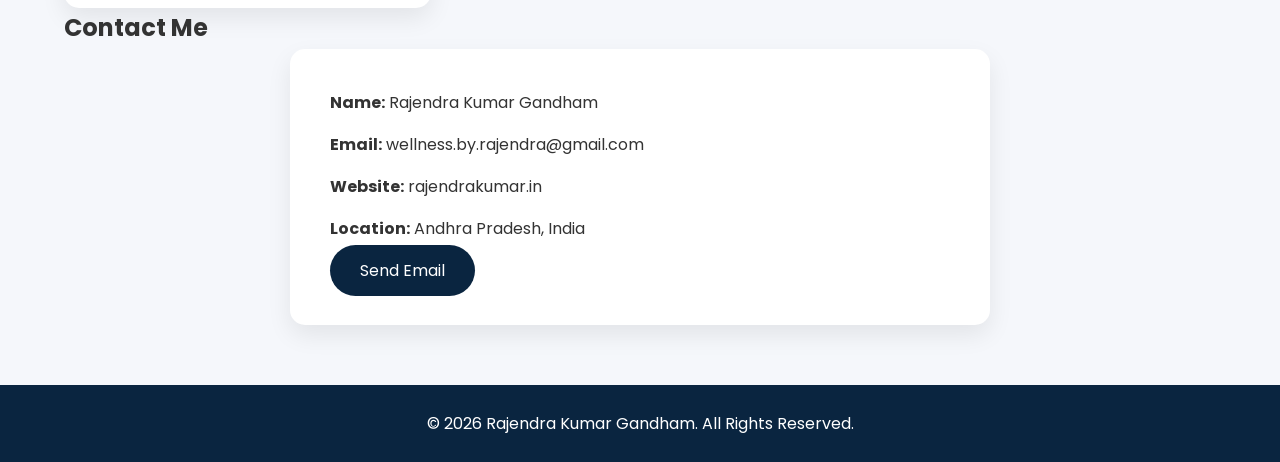
==== commit 51e5daf2: "Update index_v2.html" ====
--- a/index_v2.html
+++ b/index_v2.html
@@ -37,11 +37,11 @@
 
         <h1>Rajendra Kumar Gandham</h1>
 
-        <h2>Teacher | Health & Wellbeing Coach | Leadership Trainer</h2>
+        <h2>Social Studies Educator | Health & Wellbeing Coach | Leadership Trainer</h2>
 
         <p>
-            Together, Let's Build a Healthier, Happier and Better Future.
-        </p>
+Helping people learn, grow, and live healthier lives through education, wellness, and lifelong learning.
+</p>
 
         <div class="hero-buttons">
 
@@ -138,17 +138,15 @@
 
             <div class="about-text">
 
-                <h3>Hello! I'm Rajendra Kumar Gandham</h3>
+                <h3>Meet Rajendra Kumar Gandham</h3>
 
                 <p>
-                    I am a Teacher, Health & Wellbeing Coach, Leadership Trainer and Business Consultant.
-                    My passion is helping people improve their health, develop leadership skills and achieve long-term success.
-                </p>
-
-                <p>
-                    Through education, wellness and personal development, I strive to inspire individuals to build healthier,
-                    happier and more successful lives.
-                </p>
+I am a dedicated Social Studies Educator with over 15 years of teaching experience. Alongside my teaching career, I am a Health & Wellbeing Coach, Leadership Trainer, and lifelong learner committed to helping people grow through education, wellness, and personal development.
+</p>
+
+               <p>
+Currently pursuing a Diploma in Nutrition from IGNOU, I believe that true education extends beyond the classroom. My mission is to inspire students, families, and communities to build healthier, wiser, and more meaningful lives through knowledge, character, and service.
+</p>
 
             </div>
 
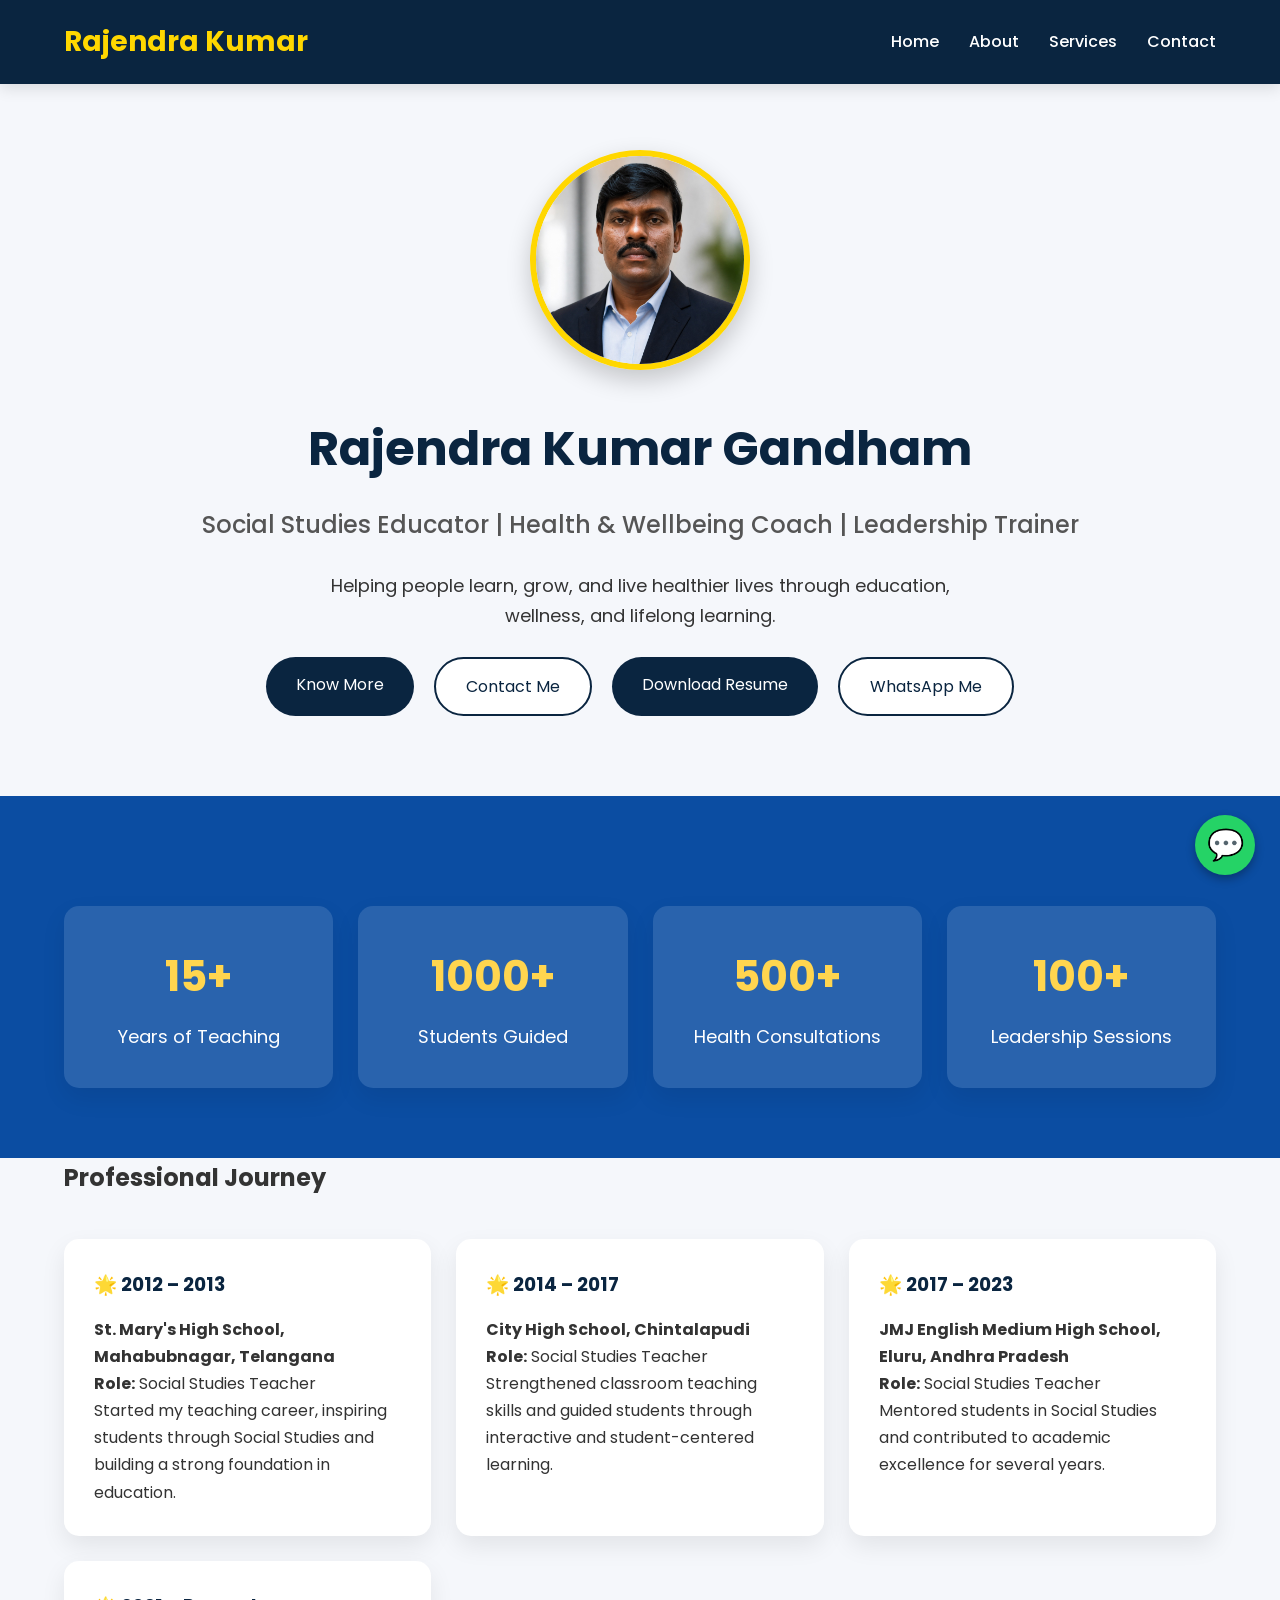
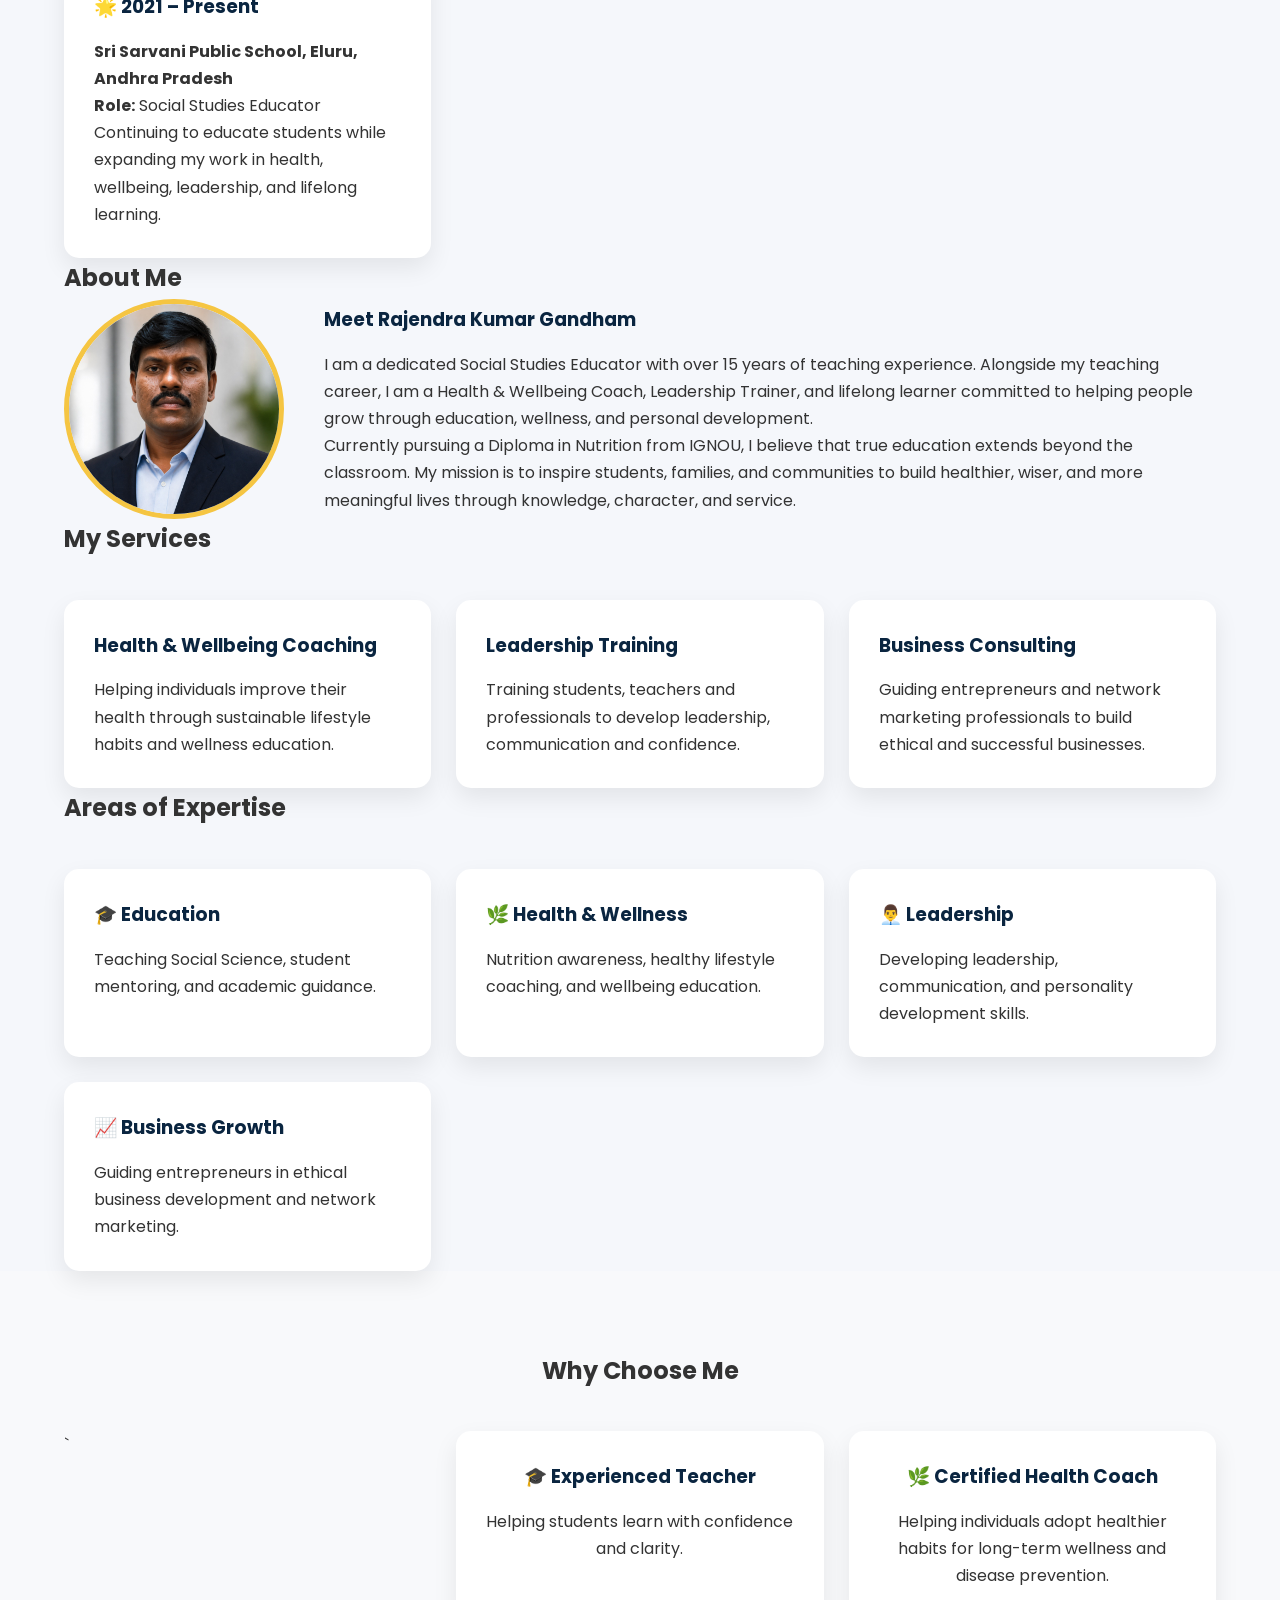
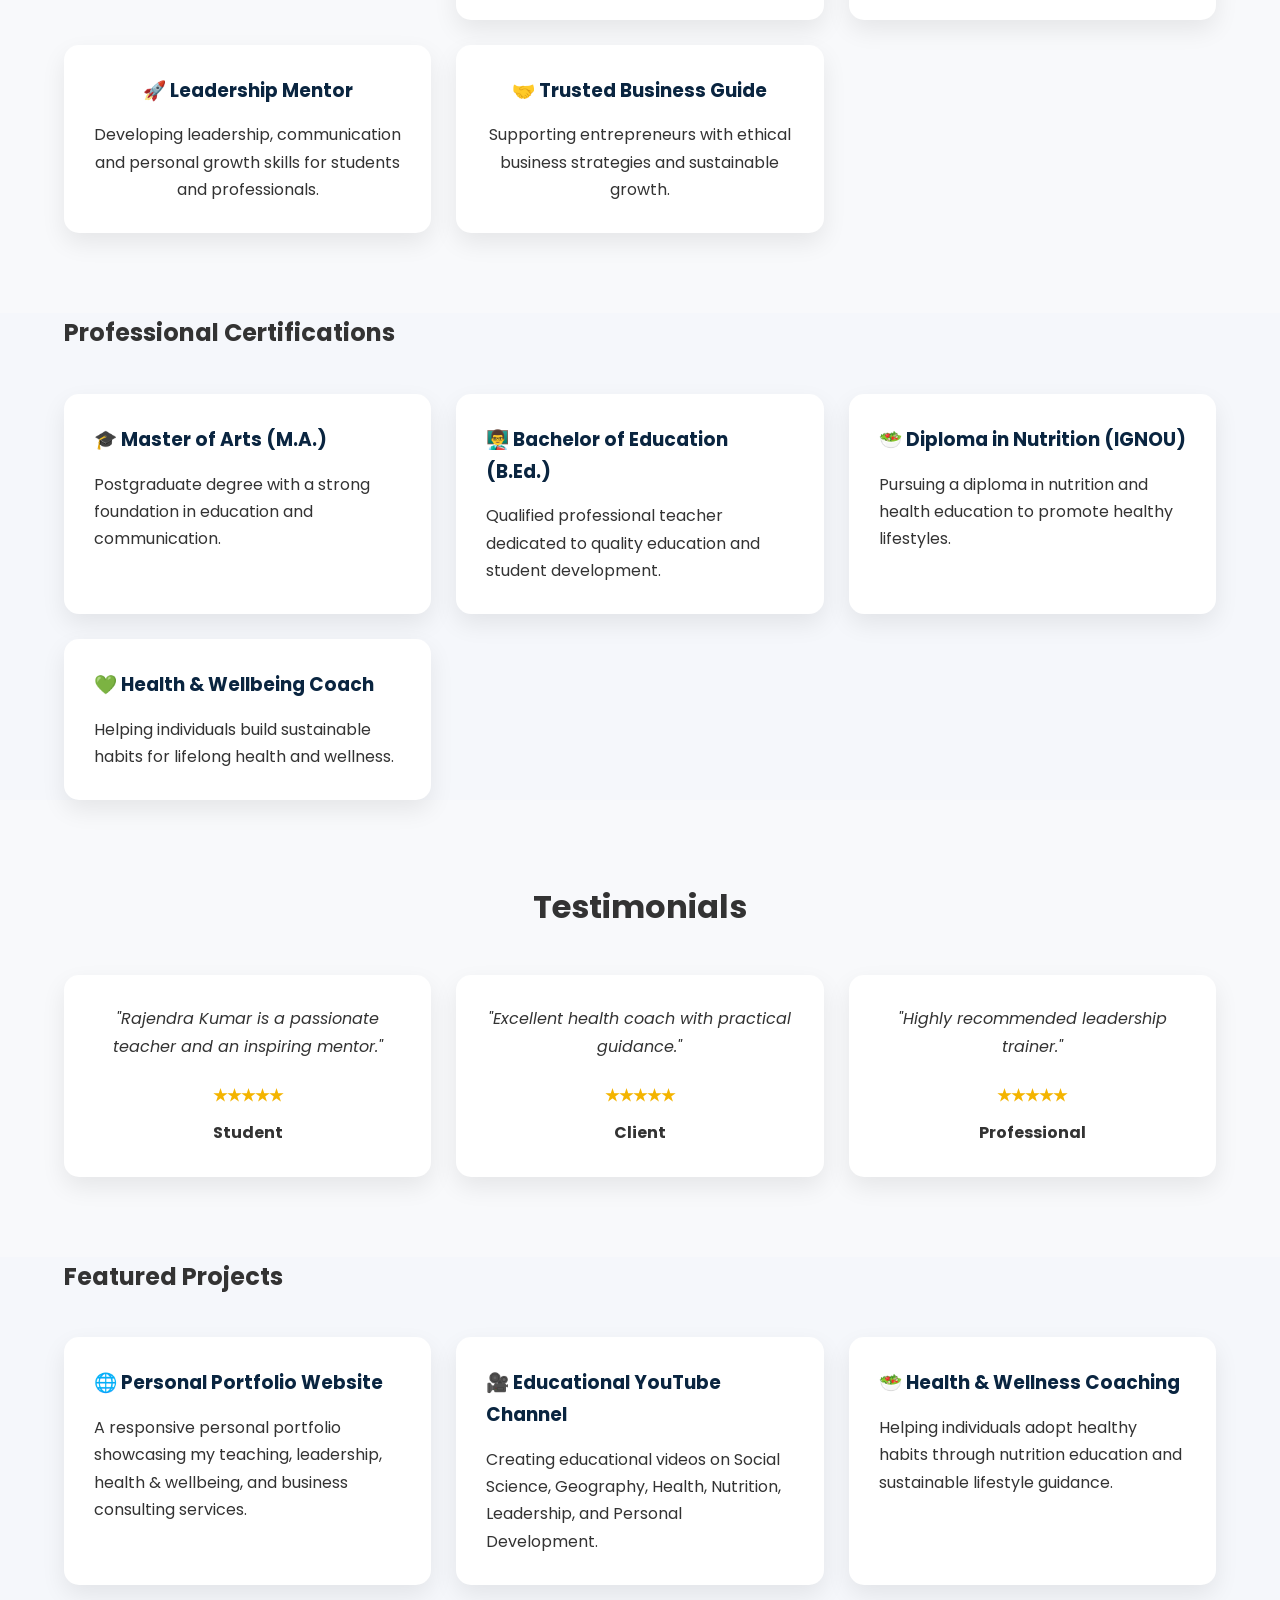
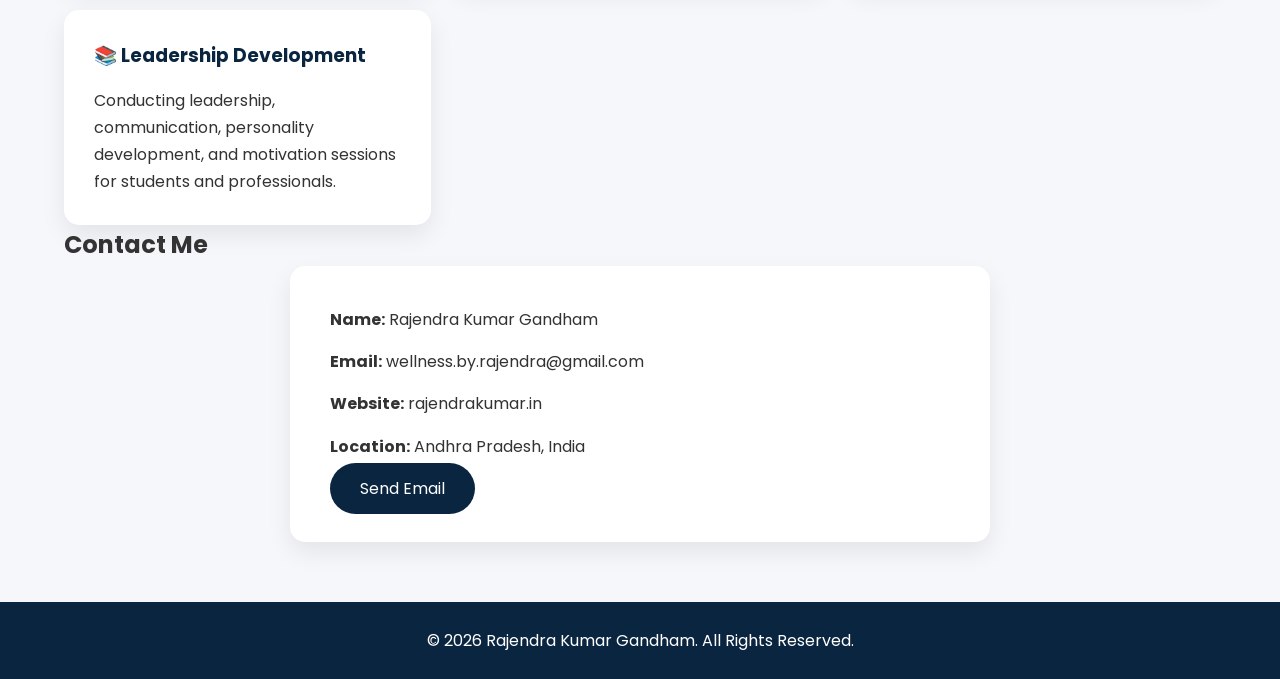
==== commit 37ac67b7: "Update index_v2.html" ====
--- a/index_v2.html
+++ b/index_v2.html
@@ -97,30 +97,37 @@
 
 <div class="container">
 
-<h2 class="section-title">Achievements</h2>
+<h2 class="section-title">Professional Journey</h2>
 
 <div class="cards">
 
 <div class="card">
-<h3>🏆 Teaching Experience</h3>
-<p>Dedicated teacher committed to inspiring students through quality education.</p>
-</div>
-
-<div class="card">
-<h3>🌿 Health & Wellbeing</h3>
-<p>Helping individuals build healthy habits and improve their overall wellbeing.</p>
-</div>
-
-<div class="card">
-<h3>🎓 Leadership Development</h3>
-<p>Building communication, confidence and leadership skills for personal and professional success.</p>
-</div>
-
-<div class="card">
-<h3>💼 Business Consulting</h3>
-<p>Supporting individuals in developing business skills, planning and long-term growth.</p>
-</div>
-
+    <h3>🌟 2012 – 2013</h3>
+    <h4>St. Mary's High School, Mahabubnagar, Telangana</h4>
+    <p><strong>Role:</strong> Social Studies Teacher</p>
+    <p>Started my teaching career, inspiring students through Social Studies and building a strong foundation in education.</p>
+</div>
+
+<div class="card">
+    <h3>🌟 2014 – 2017</h3>
+    <h4>City High School, Chintalapudi</h4>
+    <p><strong>Role:</strong> Social Studies Teacher</p>
+    <p>Strengthened classroom teaching skills and guided students through interactive and student-centered learning.</p>
+</div>
+
+<div class="card">
+    <h3>🌟 2017 – 2023</h3>
+    <h4>JMJ English Medium High School, Eluru, Andhra Pradesh</h4>
+    <p><strong>Role:</strong> Social Studies Teacher</p>
+    <p>Mentored students in Social Studies and contributed to academic excellence for several years.</p>
+</div>
+    
+<div class="card">
+    <h3>🌟 2021 – Present</h3>
+    <h4>Sri Sarvani Public School, Eluru, Andhra Pradesh</h4>
+    <p><strong>Role:</strong> Social Studies Educator</p>
+    <p>Continuing to educate students while expanding my work in health, wellbeing, leadership, and lifelong learning.</p>
+</div>
 </div>
 
 </div>
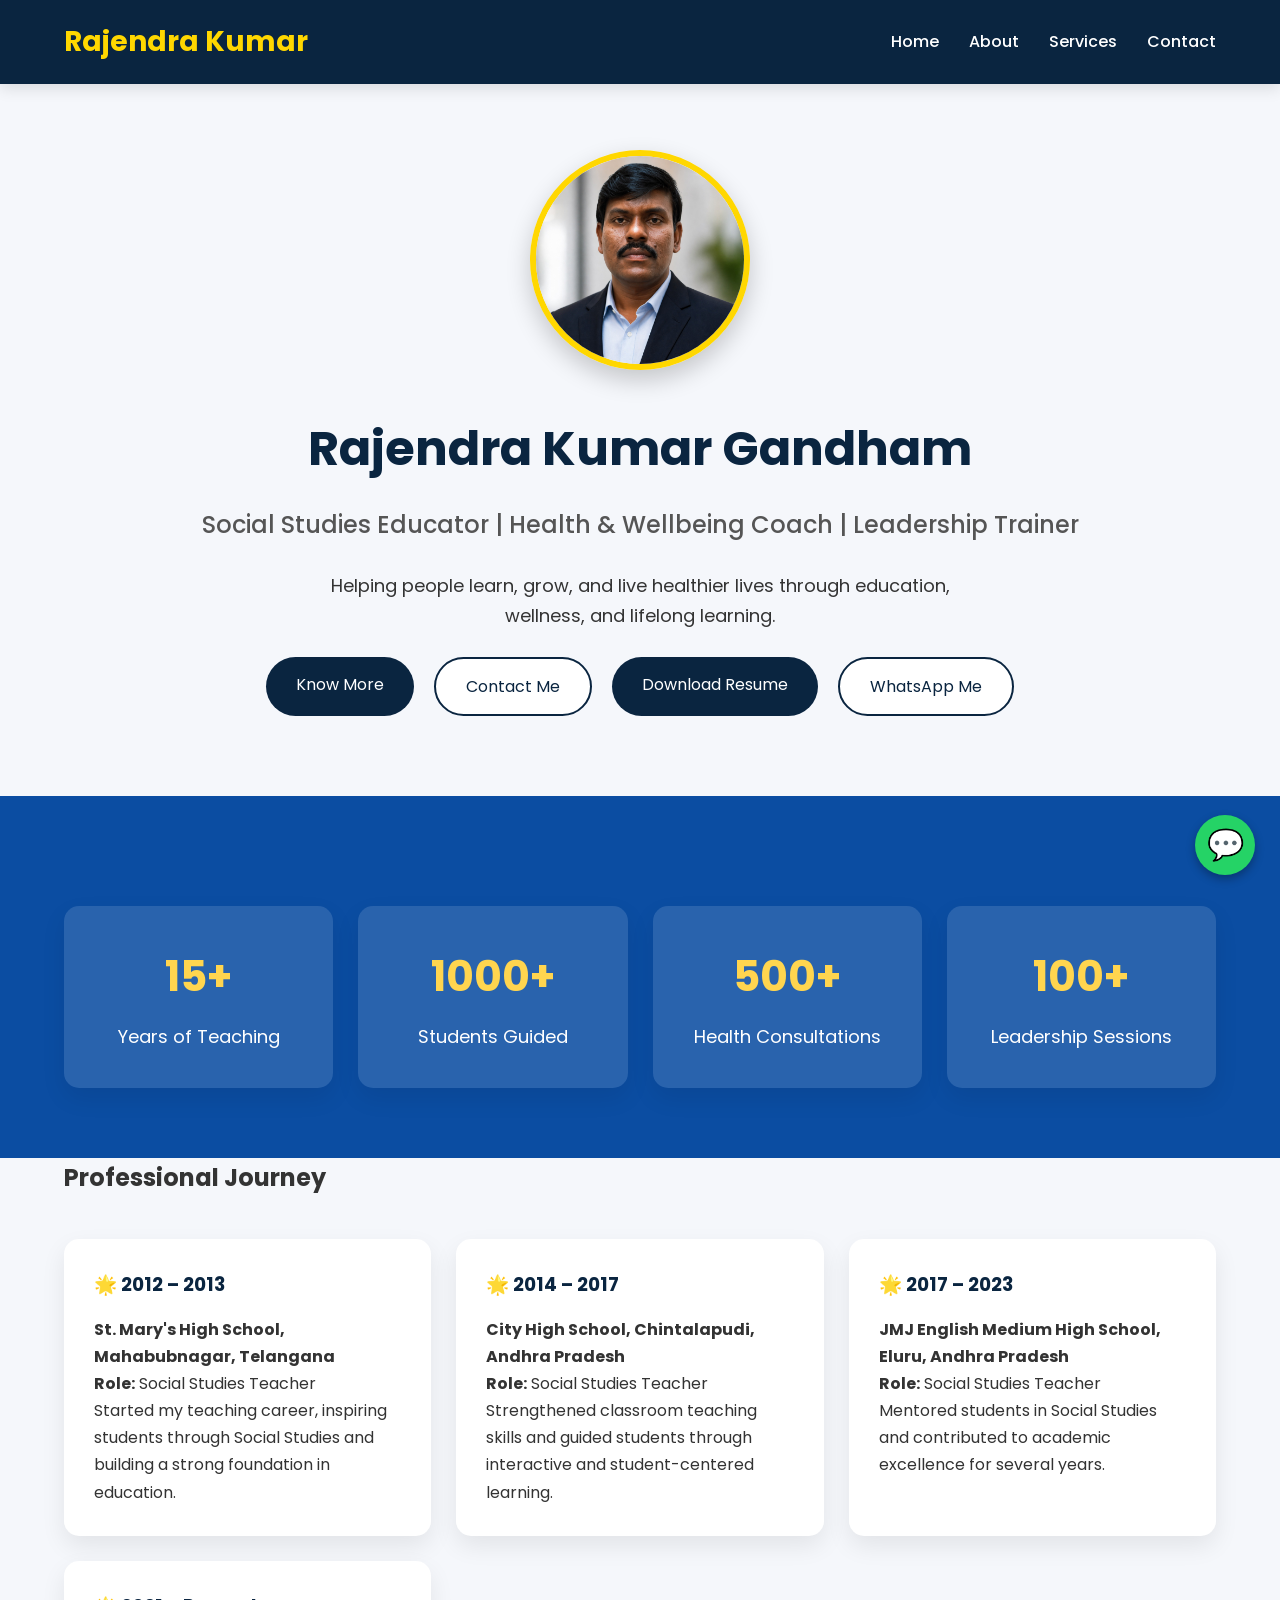
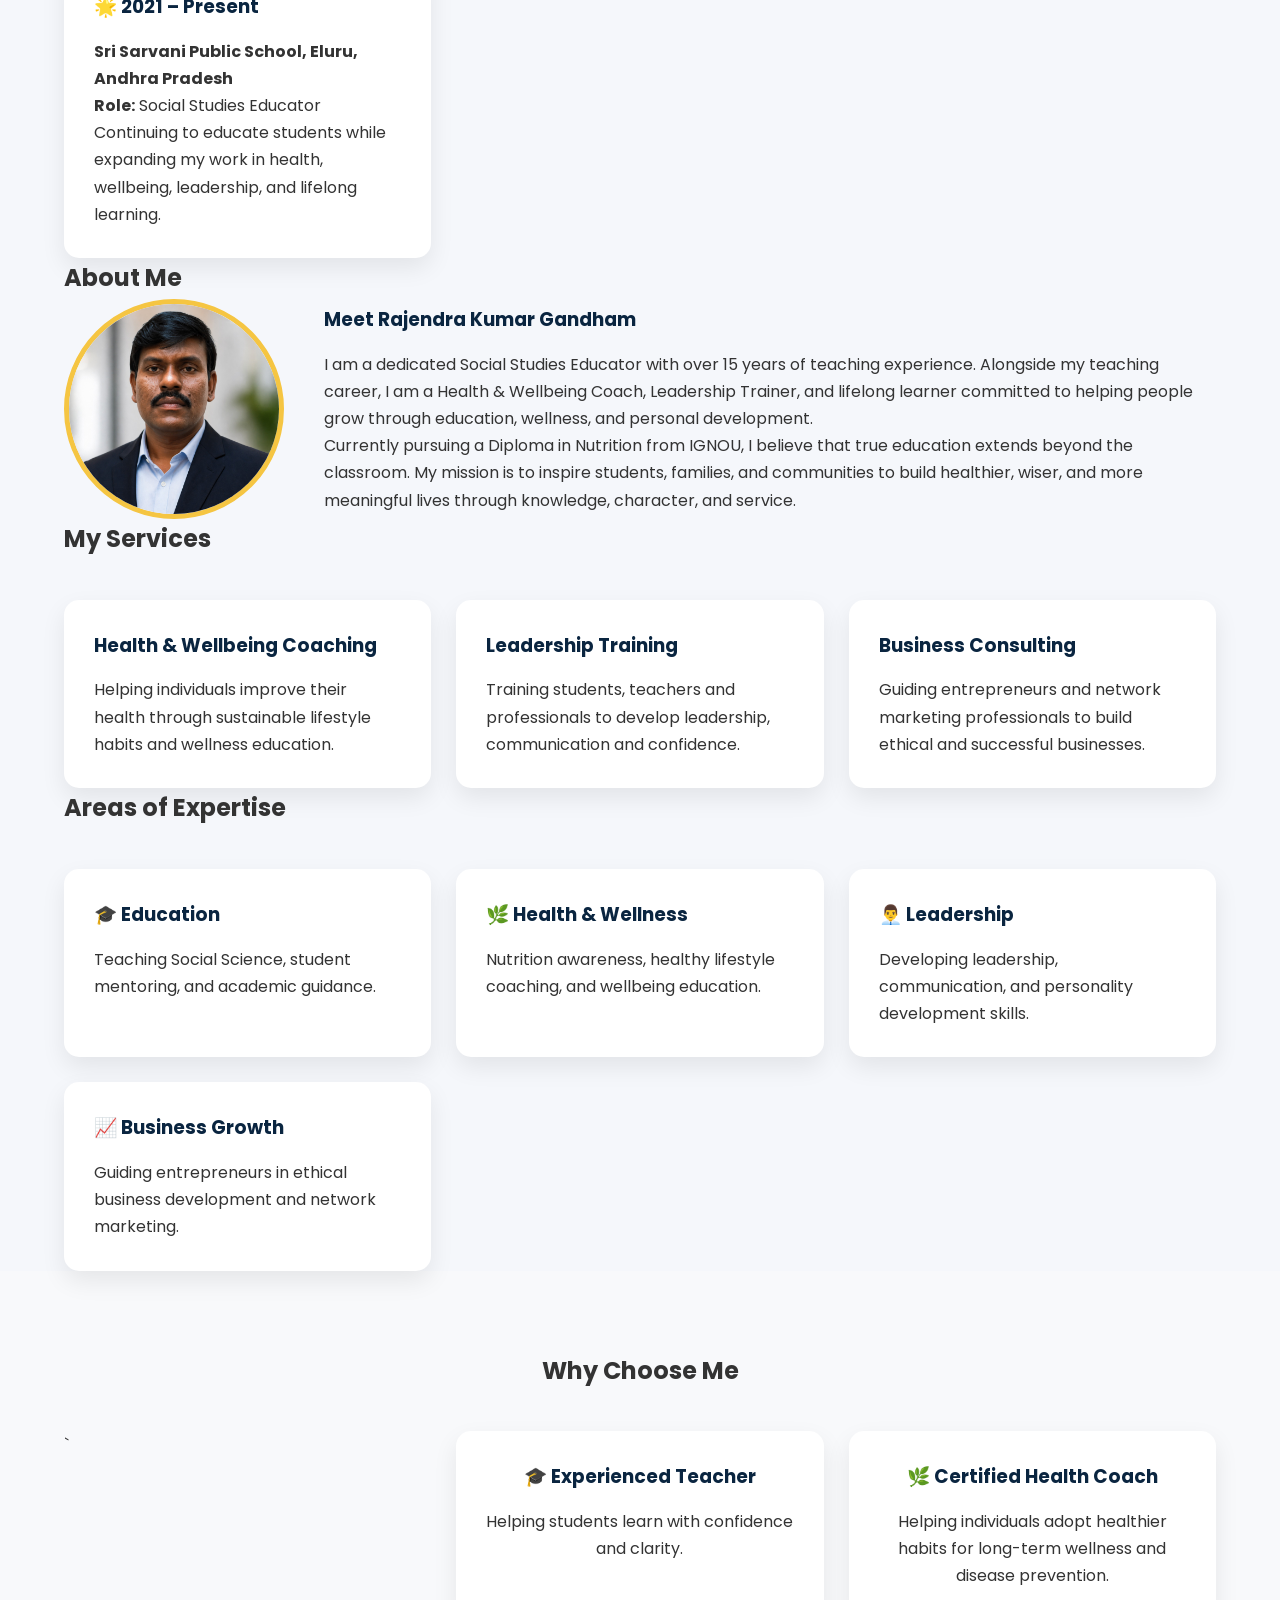
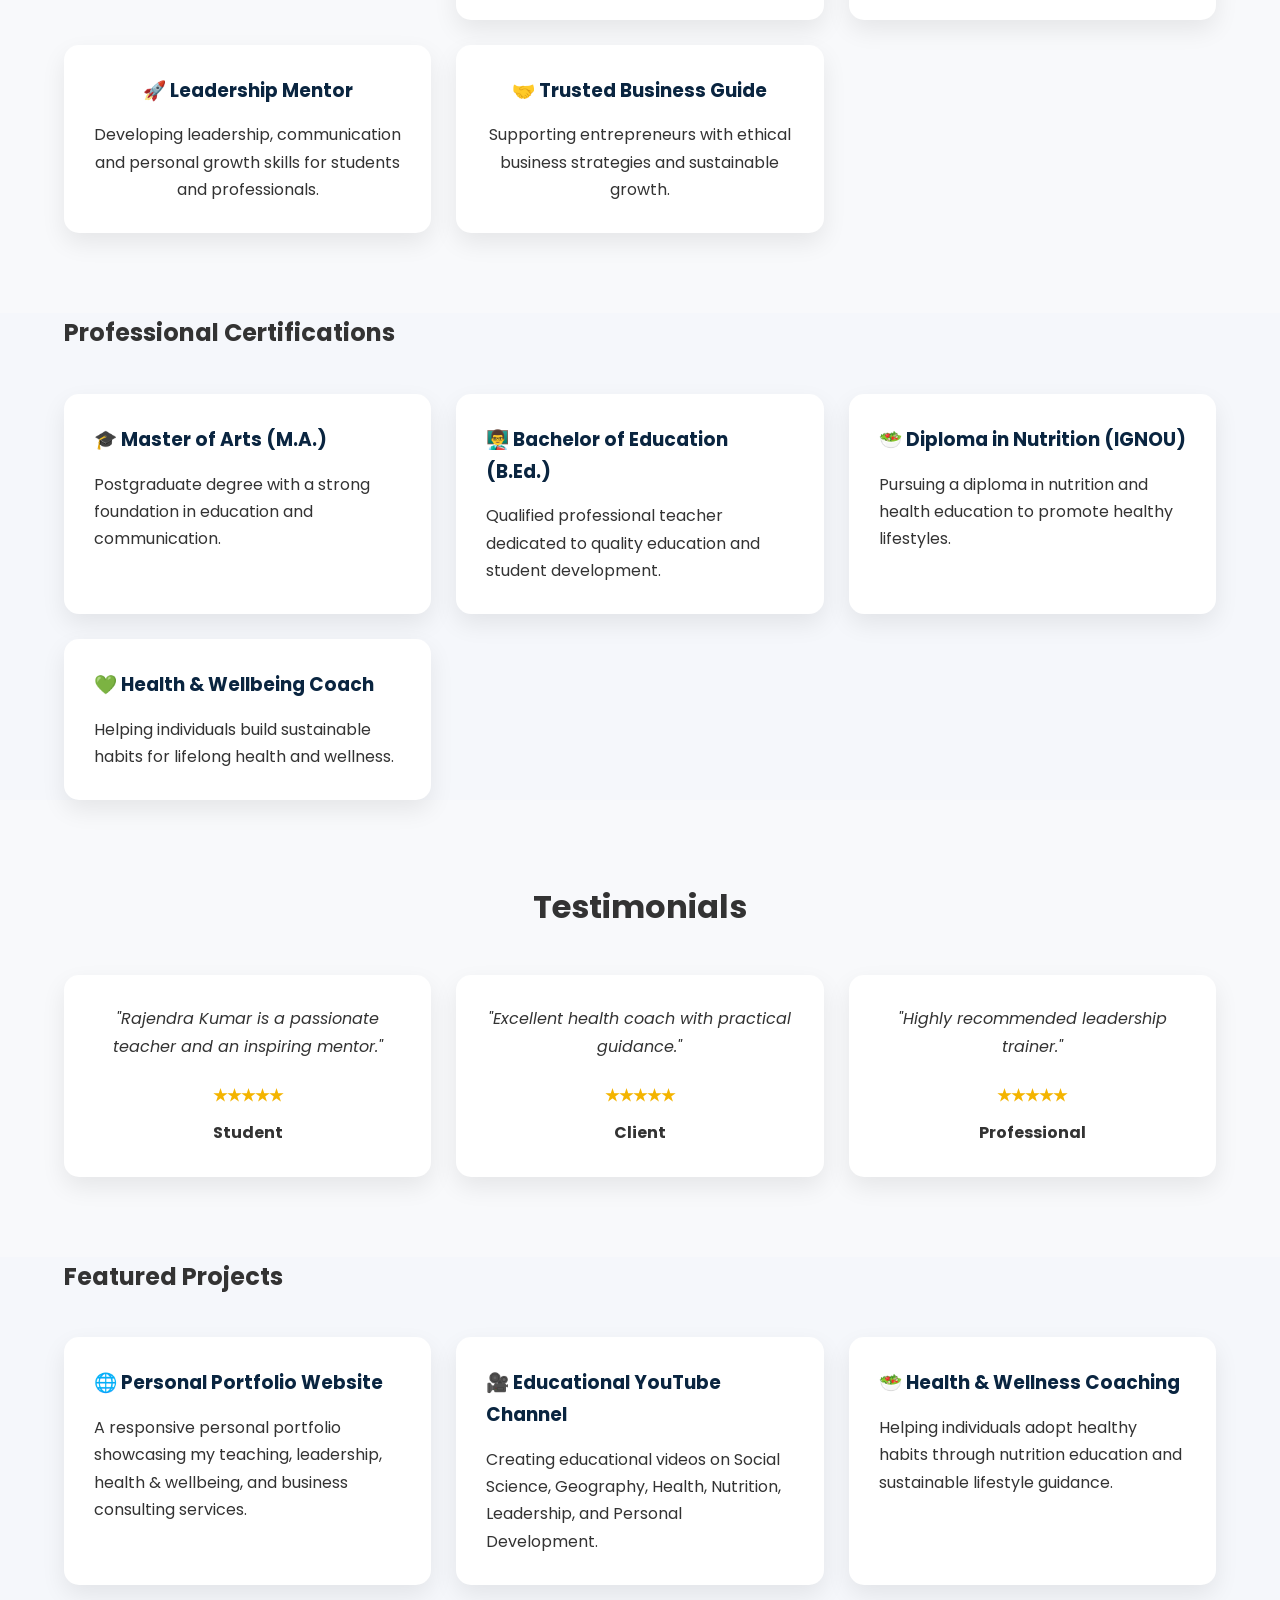
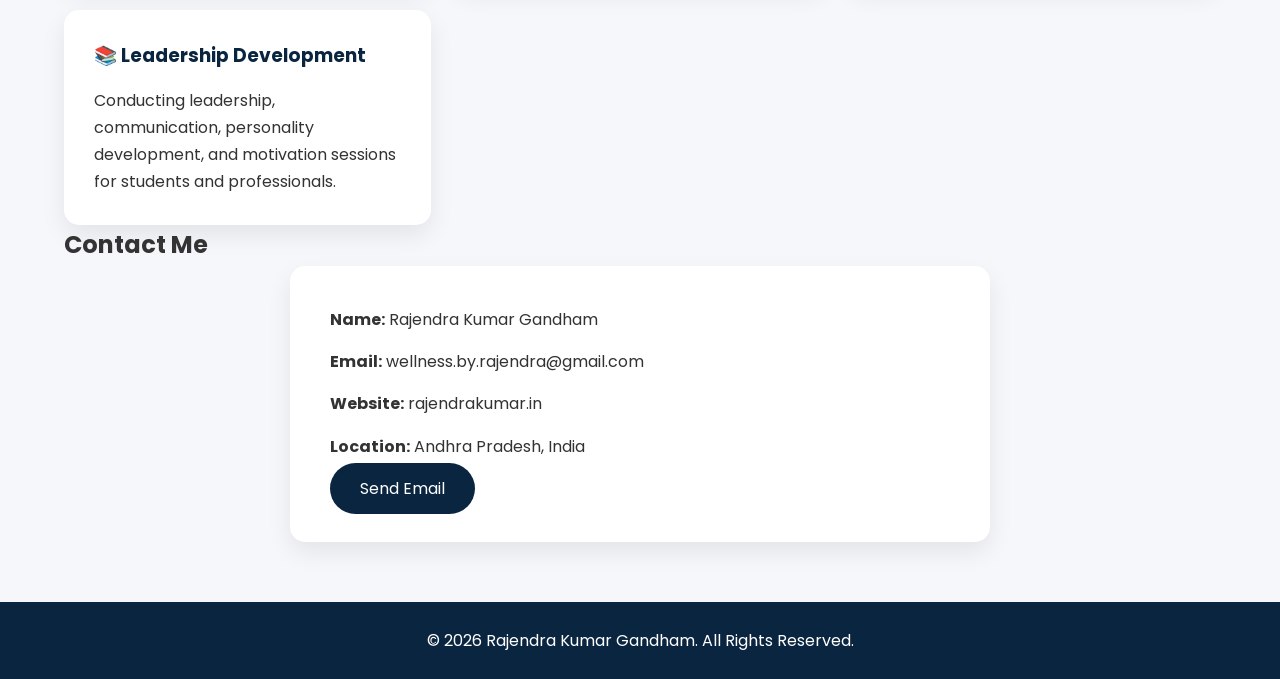
==== commit fd65c2cb: "Update index_v2.html" ====
--- a/index_v2.html
+++ b/index_v2.html
@@ -110,7 +110,7 @@
 
 <div class="card">
     <h3>🌟 2014 – 2017</h3>
-    <h4>City High School, Chintalapudi</h4>
+    <h4>City High School, Chintalapudi, Andhra Pradesh</h4>
     <p><strong>Role:</strong> Social Studies Teacher</p>
     <p>Strengthened classroom teaching skills and guided students through interactive and student-centered learning.</p>
 </div>
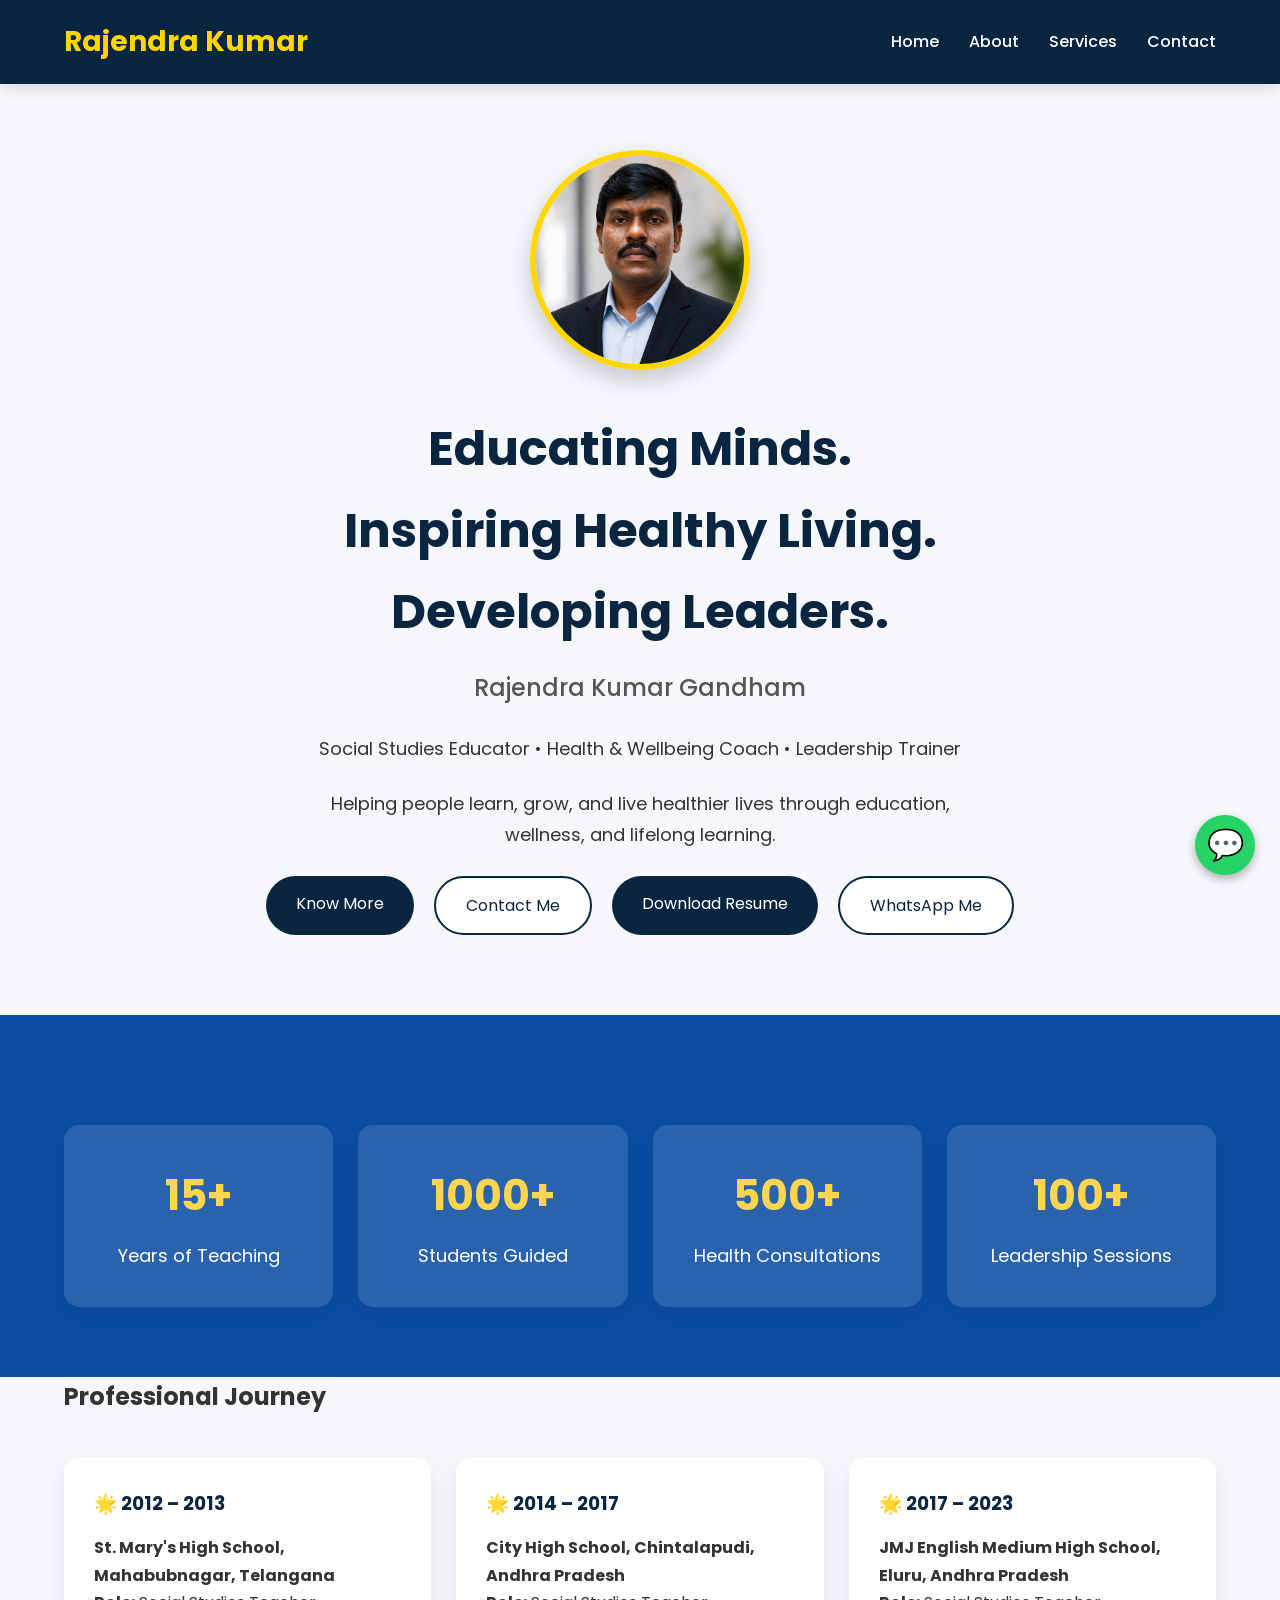
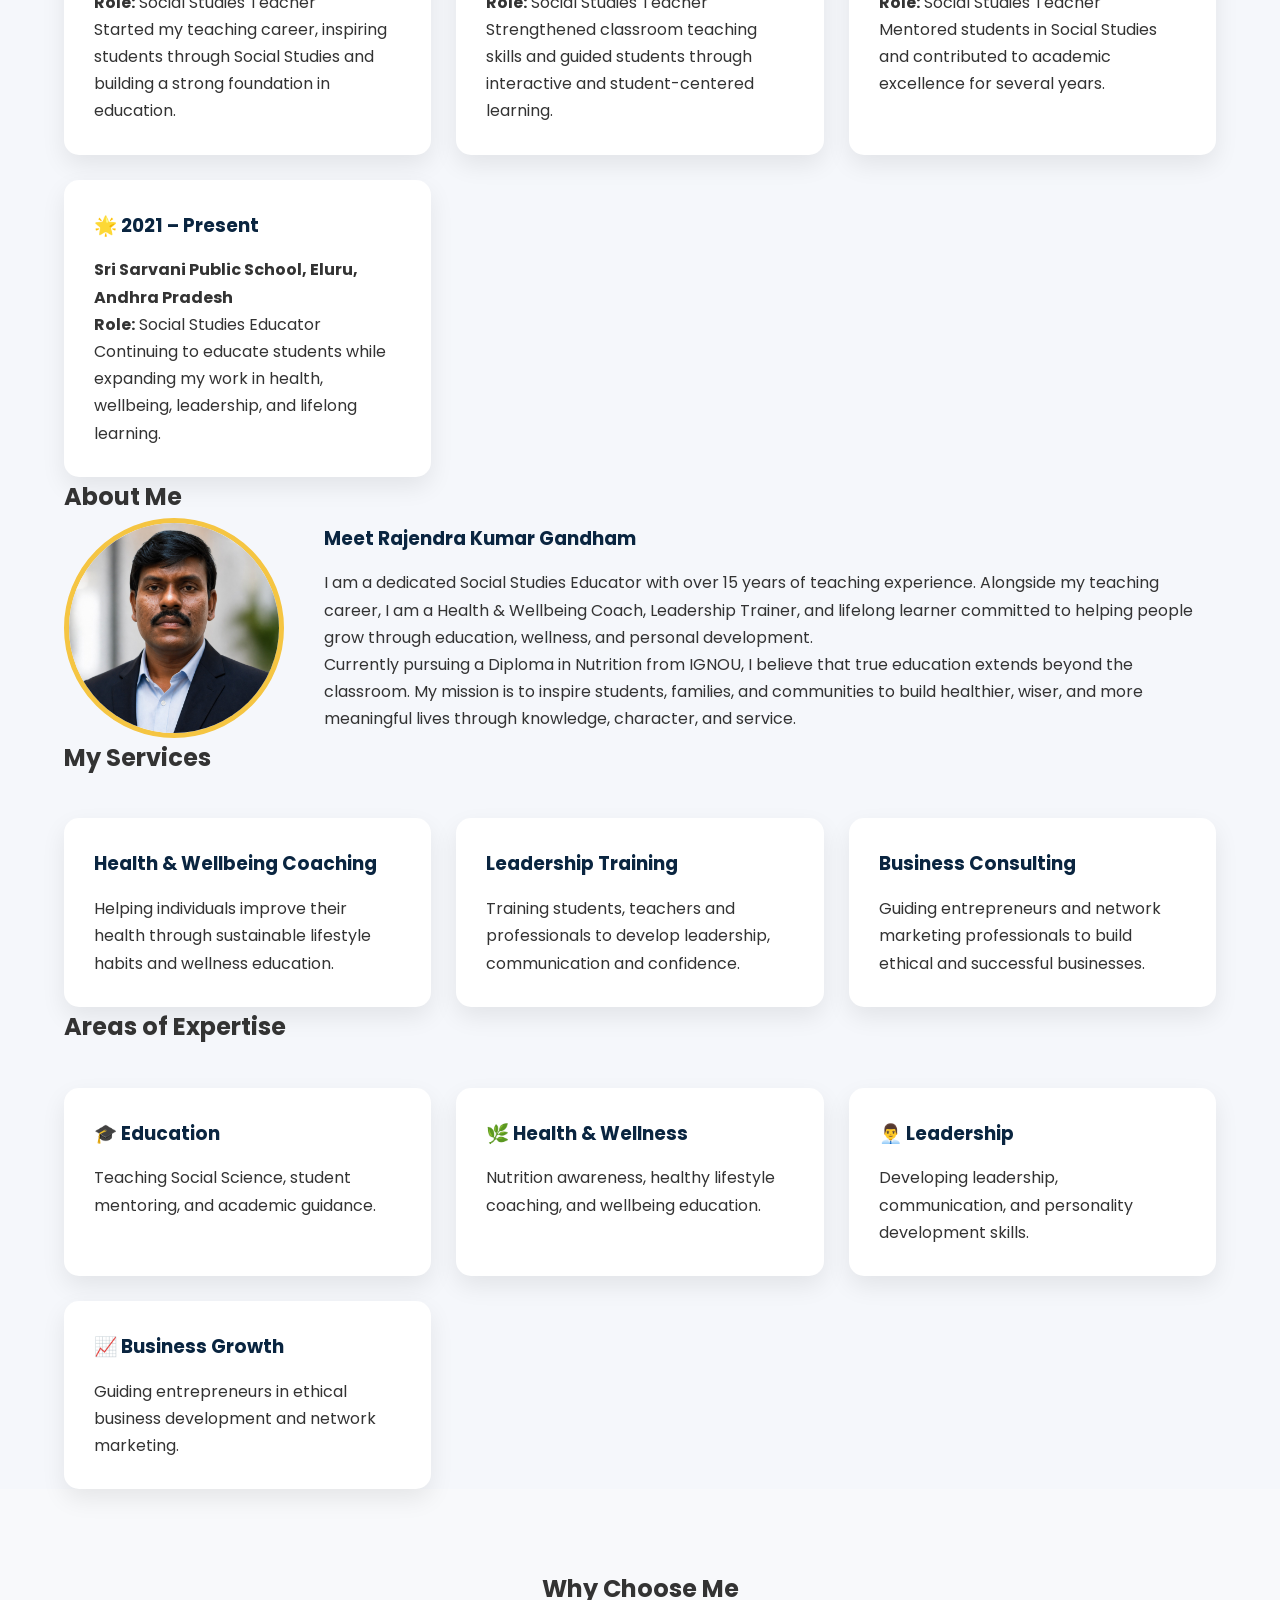
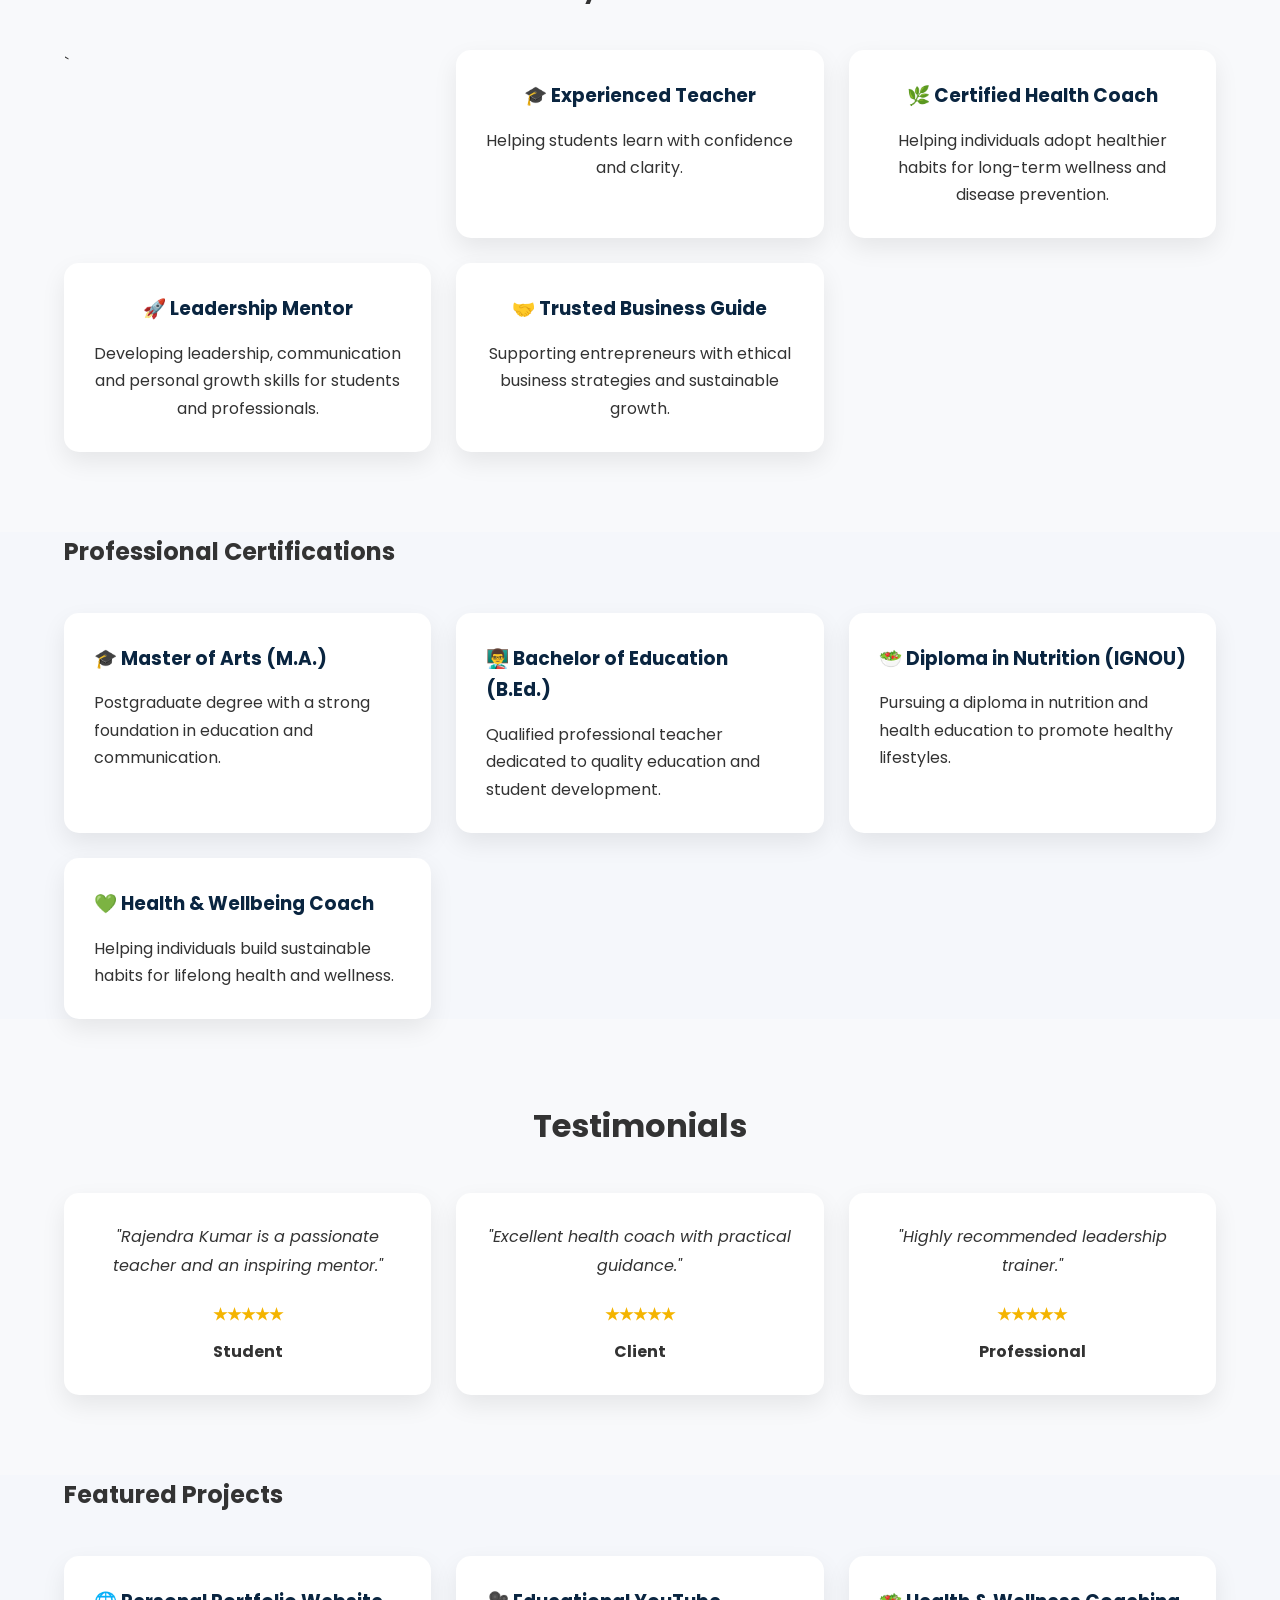
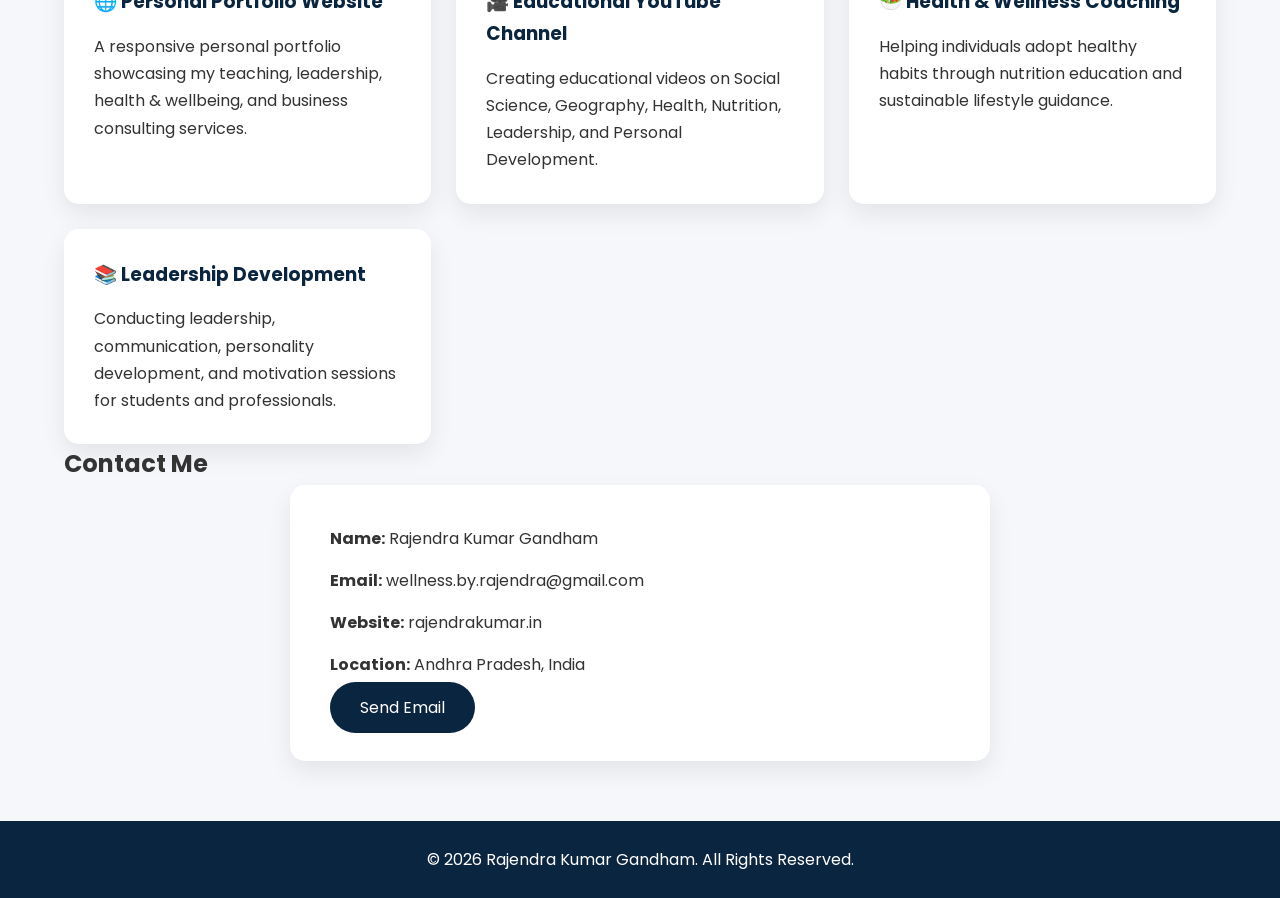
==== commit ca0fe4ac: "Update index_v2.html" ====
--- a/index_v2.html
+++ b/index_v2.html
@@ -35,9 +35,19 @@
 
         <img src="profile.jpg" alt="Rajendra Kumar" class="hero-image">
 
-        <h1>Rajendra Kumar Gandham</h1>
-
-        <h2>Social Studies Educator | Health & Wellbeing Coach | Leadership Trainer</h2>
+        <h1 class="hero-title">
+    Educating Minds.<br>
+    Inspiring Healthy Living.<br>
+    Developing Leaders.
+</h1>
+
+<h2 class="hero-name">
+    Rajendra Kumar Gandham
+</h2>
+
+<p class="hero-role">
+    Social Studies Educator • Health & Wellbeing Coach • Leadership Trainer
+</p>
 
         <p>
 Helping people learn, grow, and live healthier lives through education, wellness, and lifelong learning.
